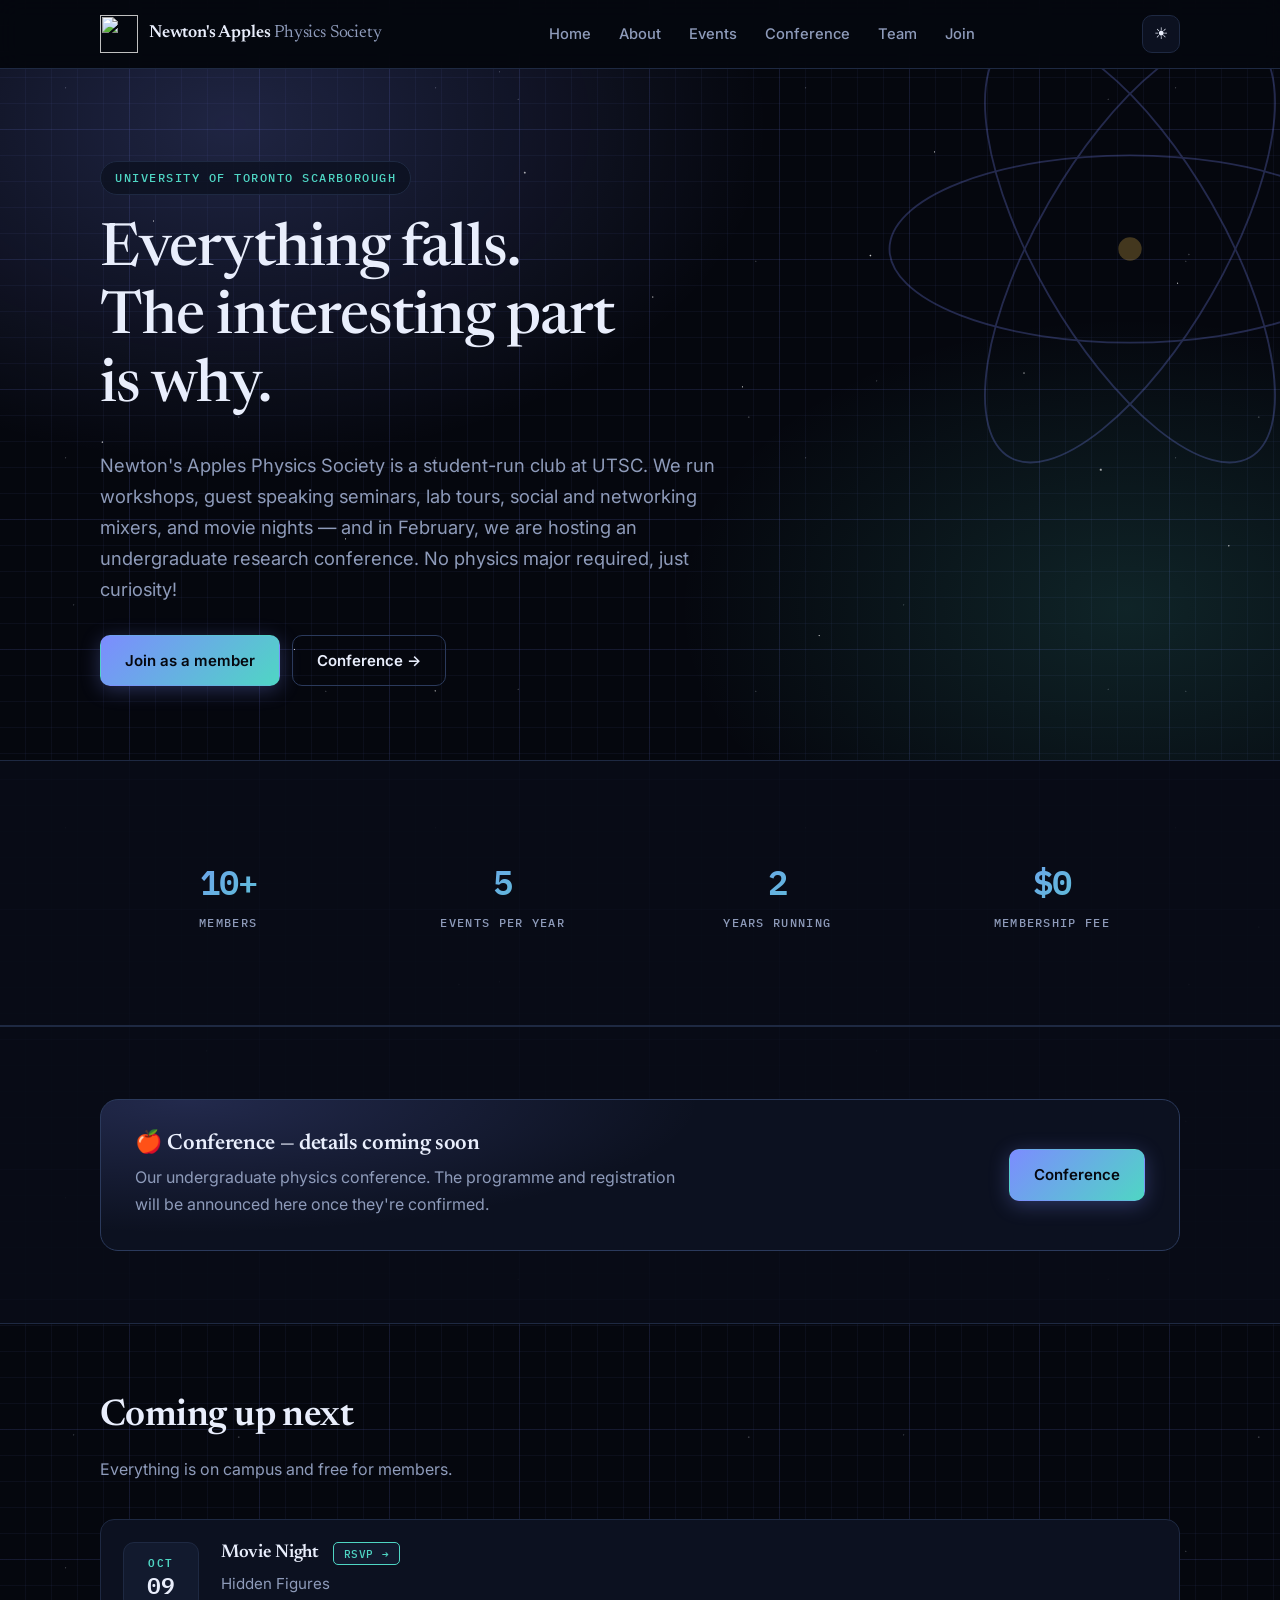
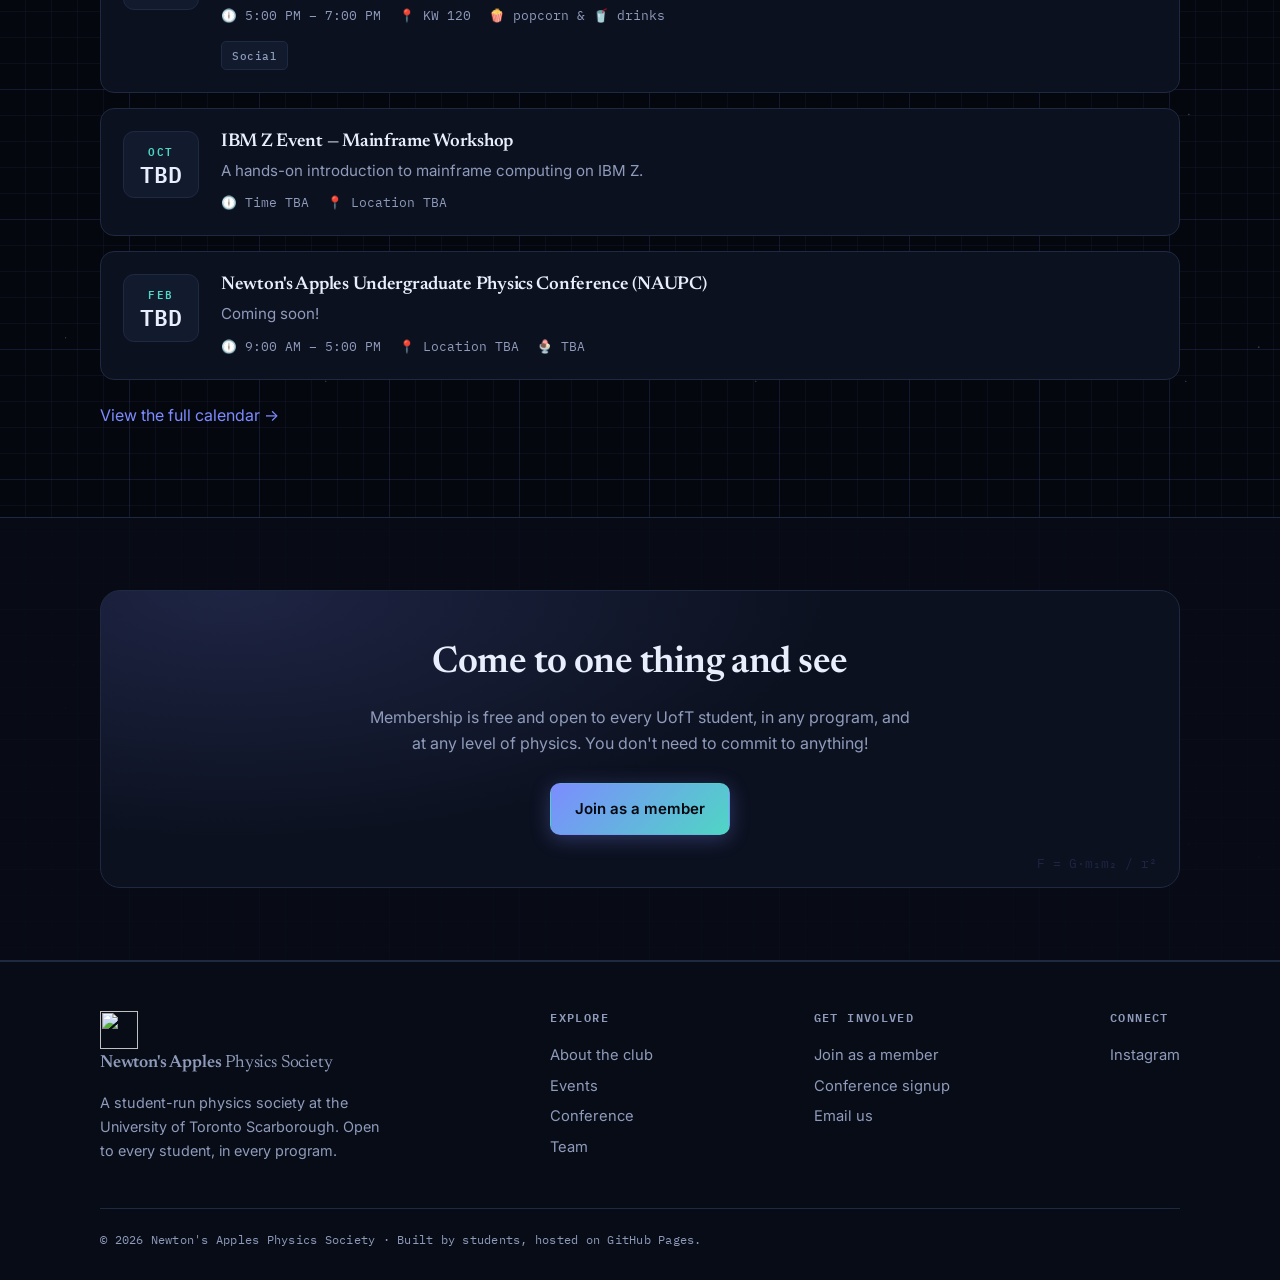
==== index.html @ 4fbf7d31 "Update Movie Night event details Updated event details for Movie Night, including RSVP link and chan" ====
<!DOCTYPE html>
<html lang="en" data-theme="dark">
<head>
<meta charset="utf-8">
<meta name="viewport" content="width=device-width, initial-scale=1">
<title>Newton's Apples Physics Society — UTSC</title>
<meta name="description" content="Newton's Apples Physics Society is a student-run club at UTSC — workshops, guest speaking seminars, lab tours, social and networking mixers, movie nights, and an annual undergraduate research conference.">
<link rel="icon" type="image/svg+xml" href="assets/img/logo-mark.svg">
<link rel="preconnect" href="https://fonts.googleapis.com">
<link rel="preconnect" href="https://fonts.gstatic.com" crossorigin>
<link href="https://fonts.googleapis.com/css2?family=IBM+Plex+Mono:wght@400;500;600&amp;family=Inter:wght@400;500;600;700&amp;family=Newsreader:opsz,wght@6..72,400;6..72,500;6..72,600&amp;display=swap" rel="stylesheet">
<link rel="stylesheet" href="assets/css/style.css">
<script src="assets/js/main.js"></script>
</head>
<body>

<header class="site-header">
  <div class="wrap nav">
    <a class="brand" href="index.html"><img class="brand-mark" src="assets/img/logo-mark.svg" alt="" width="38" height="38"> <span class="brand-name">Newton's Apples<span class="brand-sub">&nbsp;Physics Society</span></span></a>
    <nav class="nav-links">
      <a href="index.html">Home</a>
      <a href="about.html">About</a>
      <a href="events.html">Events</a>
      <a href="conference.html">Conference</a>
      <a href="team.html">Team</a>
      <a href="join.html">Join</a>
    </nav>
    <div style="display:flex;gap:8px">
      <button class="icon-btn" data-theme-toggle aria-label="Toggle theme">☀</button>
      <button class="icon-btn nav-toggle" data-nav-toggle aria-label="Menu" aria-expanded="false">☰</button>
    </div>
  </div>
</header>
<section class="hero">
  <div class="wrap">
    <span class="eyebrow">University of Toronto Scarborough</span>
    <h1>Everything falls.<br>The interesting part<br>is why.</h1>
    <p class="lead">Newton's Apples Physics Society is a student-run club at UTSC. We run workshops, guest speaking seminars, lab tours, social and networking mixers, and movie nights — and in February, we are hosting an undergraduate research conference. No physics major required, just curiosity!</p>
    <div class="hero-actions">
      <a class="btn btn-primary" href="join.html">Join as a member</a>
      <a class="btn btn-ghost" href="conference.html">Conference →</a>
    </div>
  </div>
</section>

<section class="section section-alt">
  <div class="wrap">
    <div class="stats">
      <div class="stat"><div class="num">10+</div><div class="label">Members</div></div>
      <div class="stat"><div class="num">5</div><div class="label">Events per year</div></div>
      <div class="stat"><div class="num">2</div><div class="label">Years running</div></div>
      <div class="stat"><div class="num">$0</div><div class="label">Membership fee</div></div>
    </div>
  </div>
</section>

<section class="section section-alt">
  <div class="wrap">
    <div class="banner">
      <div>
        <h3>🍎 Conference — details coming soon</h3>
        <p>Our undergraduate physics conference. The programme and registration will be announced here once they're confirmed.</p>
      </div>
      <a class="btn btn-primary" href="conference.html">Conference</a>
    </div>
  </div>
</section>

<section class="section">
  <div class="wrap">
    <div class="section-head">
      <h2>Coming up next</h2>
      <p>Everything is on campus and free for members.</p>
    </div>

    <div class="event">
      <div class="event-date"><div class="mon">Oct</div><div class="day">09</div></div>
      <div class="event-body">
        <h3>Movie Night <a class="rsvp-tab" href="https://docs.google.com/forms/d/e/1FAIpQLSdWo-lAXDziy8ST7aPsbgLtJ5SrKSGzmfy3QbgL6dwlOdnikw/viewform?pli=1" target="_blank" rel="noopener noreferrer">RSVP →</a></h3>
        <p>Hidden Figures</p>
        <div class="event-meta"><span>🕕 5:00 PM – 7:00 PM</span><span>📍 KW 120</span><span>🍿 popcorn &amp; 🥤 drinks</span></div>
        <div class="tags"><span class="tag">Social</span></div>
      </div>
    </div>

    <div class="event">
      <div class="event-date"><div class="mon">Oct</div><div class="day">TBD</div></div>
      <div class="event-body">
        <h3>IBM Z Event — Mainframe Workshop</h3>
        <p>A hands-on introduction to mainframe computing on IBM Z.</p>
        <div class="event-meta"><span>🕕 Time TBA</span><span>📍 Location TBA</span></div>
      </div>
    </div>

    <div class="event">
      <div class="event-date"><div class="mon">Feb</div><div class="day">TBD</div></div>
      <div class="event-body">
        <h3>Newton's Apples Undergraduate Physics Conference (NAUPC)</h3>
        <p>Coming soon!</p>
        <div class="event-meta"><span>🕕 9:00 AM – 5:00 PM</span><span>📍 Location TBA</span><span>🍨 TBA</span></div>
      </div>
    </div>


    <p style="margin-top:22px"><a href="events.html">View the full calendar →</a></p>
  </div>
</section>

<section class="section section-alt">
  <div class="wrap">
    <div class="cta" data-eq="F = G·m₁m₂ / r²">
      <h2>Come to one thing and see</h2>
      <p>Membership is free and open to every UofT student, in any program, and at any level of physics. You don't need to commit to anything!</p>
      <a class="btn btn-primary" href="join.html">Join as a member</a>
    </div>
  </div>
</section>
<footer class="site-footer">
  <div class="wrap">
    <div class="footer-grid">
      <div class="footer-col" style="max-width:290px">
        <a class="brand" href="index.html" style="margin-bottom:10px"><img class="brand-mark" src="assets/img/logo-mark.svg" alt="" width="38" height="38"> <span class="brand-name">Newton's Apples<span class="brand-sub">&nbsp;Physics Society</span></span></a>
        <p class="muted" style="font-size:.9rem">A student-run physics society at the University of Toronto Scarborough. Open to every student, in every program.</p>
      </div>
      <div class="footer-col">
        <h4>Explore</h4>
        <a href="about.html">About the club</a>
        <a href="events.html">Events</a>
        <a href="conference.html">Conference</a>
        <a href="team.html">Team</a>
      </div>
      <div class="footer-col">
        <h4>Get involved</h4>
        <a href="join.html">Join as a member</a>
        <a href="conference.html">Conference signup</a>
        <a href="mailto:utsc.naps@seds.ca">Email us</a>
      </div>
      <div class="footer-col">
        <h4>Connect</h4>
        <a href="https://www.instagram.com/utsc_naps/" target="_blank" rel="noopener">Instagram</a>
      </div>
    </div>
    <div class="footer-bottom">© <span data-year>2026</span> Newton's Apples Physics Society · Built by students, hosted on GitHub Pages.</div>
  </div>
</footer>

</body>
</html>
---- assets/css/style.css ----
/* ============================================================
   Newton's Apples Physics Society — stylesheet

   Type system has three roles:
     serif (Newsreader)  → headings, scholarly/journal voice
     sans  (Inter)       → body copy
     mono  (Plex Mono)   → anything measured: dates, times, stats,
                           labels, table headers. Reads as readout.

   Re-theme the whole site from the :root block below.
   ============================================================ */

:root {
  /* deep space */
  --bg:        #05070e;
  --bg-2:      #080c17;
  --surface:   #0c1120;
  --surface-2: #121a2e;
  --border:    #1e2942;
  --border-lit:#2b3a5c;

  --text:      #e9eefc;
  --muted:     #8e9bba;

  --accent:    #7c8cff;   /* periwinkle — primary */
  --accent-2:  #4fd6c4;   /* teal — secondary */
  --gold:      #f2c14e;   /* the apple — sparingly */
  --accent-ink:#05070e;

  /* graph paper */
  --grid:      rgba(124, 140, 255, .055);
  --grid-bold: rgba(124, 140, 255, .085);
  --star:      rgba(255, 255, 255, .85);
  --star-far:  rgba(233, 238, 252, .30);   /* distant stars, page-wide */

  --radius:    14px;
  --maxw:      1120px;

  --serif: "Newsreader", ui-serif, Georgia, "Times New Roman", serif;
  --sans:  "Inter", -apple-system, BlinkMacSystemFont, "Segoe UI", Roboto, Helvetica, Arial, sans-serif;
  --mono:  "IBM Plex Mono", ui-monospace, SFMono-Regular, Menlo, Consolas, monospace;
}

[data-theme="light"] {
  --bg:        #fbfcfe;
  --bg-2:      #f4f7fc;
  --surface:   #ffffff;
  --surface-2: #eef3fb;
  --border:    #dde5f2;
  --border-lit:#c3d0e6;

  --text:      #0b1120;
  --muted:     #55637d;

  --accent:    #4653c8;
  --accent-2:  #0f8f81;
  --gold:      #b8862a;
  --accent-ink:#ffffff;

  --grid:      rgba(70, 83, 200, .07);
  --grid-bold: rgba(70, 83, 200, .11);
  --star:      transparent;
  --star-far:  transparent;
}

* { box-sizing: border-box; }
html { scroll-behavior: smooth; }

/* ---------- Graph paper ground ---------- */
body {
  margin: 0;
  color: var(--text);
  font-family: var(--sans);
  font-size: 16px;
  line-height: 1.68;
  -webkit-font-smoothing: antialiased;
  background-color: var(--bg);
  background-image:
    /* distant starfield — each layer tiles at its own size so the pattern
       never lines up into a visible grid. Invisible in light mode. */
    radial-gradient(1px 1px at 18% 24%, var(--star-far), transparent),
    radial-gradient(1px 1px at 76% 61%, var(--star-far), transparent),
    radial-gradient(1.3px 1.3px at 47% 82%, var(--star-far), transparent),
    radial-gradient(1px 1px at 88% 17%, var(--star-far), transparent),
    radial-gradient(1px 1px at 31% 57%, var(--star-far), transparent),
    radial-gradient(1.2px 1.2px at 63% 35%, var(--star-far), transparent),
    radial-gradient(1px 1px at 9% 73%, var(--star-far), transparent),
    radial-gradient(1px 1px at 55% 8%, var(--star-far), transparent),
    linear-gradient(var(--grid) 1px, transparent 1px),
    linear-gradient(90deg, var(--grid) 1px, transparent 1px),
    linear-gradient(var(--grid-bold) 1px, transparent 1px),
    linear-gradient(90deg, var(--grid-bold) 1px, transparent 1px);
  background-size:
    370px 370px, 430px 430px, 510px 510px, 590px 590px,
    670px 670px, 730px 730px, 830px 830px, 910px 910px,
    26px 26px, 26px 26px, 130px 130px, 130px 130px;
  background-position: -1px -1px;
}

img { max-width: 100%; display: block; }
a { color: var(--accent); text-decoration: none; }
a:hover { text-decoration: underline; text-underline-offset: 3px; }

h1, h2, h3 {
  font-family: var(--serif);
  font-weight: 600;
  line-height: 1.15;
  letter-spacing: -0.015em;
  margin: 0 0 .5em;
}
h1 { font-size: clamp(2.3rem, 5.4vw, 3.7rem); font-weight: 500; }
h2 { font-size: clamp(1.7rem, 3.3vw, 2.3rem); }
h3 { font-size: 1.16rem; font-weight: 600; }
p  { margin: 0 0 1rem; }

.wrap { max-width: var(--maxw); margin: 0 auto; padding: 0 20px; }
.muted { color: var(--muted); }
.center { text-align: center; }

/* ---------- Header ---------- */
.site-header {
  position: sticky; top: 0; z-index: 50;
  background: color-mix(in srgb, var(--bg) 86%, transparent);
  backdrop-filter: blur(12px) saturate(1.3);
  border-bottom: 1px solid var(--border);
}
.nav { display: flex; align-items: center; justify-content: space-between; gap: 16px; min-height: 68px; }

.brand {
  display: flex; align-items: center; gap: 11px;
  font-family: var(--serif); font-weight: 600; font-size: 1.1rem;
  color: var(--text); text-decoration: none; letter-spacing: -0.01em;
}
.brand:hover { text-decoration: none; }
.brand-name { display: inline; }
.brand-sub { color: var(--muted); font-weight: 400; }

/* Brand mark: the apple-and-rings logo */
.brand-mark {
  width: 38px; height: 38px; flex: none; display: block;
}

.nav-links { display: flex; align-items: center; gap: 4px; }
.nav-links a {
  color: var(--muted); font-size: .92rem; font-weight: 500;
  padding: 8px 12px; border-radius: 8px; text-decoration: none;
  transition: color .15s ease, background .15s ease;
}
.nav-links a:hover { color: var(--text); background: var(--surface-2); text-decoration: none; }
.nav-links a.active { color: var(--text); background: var(--surface-2); box-shadow: inset 0 -2px 0 var(--accent); }

.icon-btn {
  background: var(--surface); border: 1px solid var(--border); color: var(--text);
  width: 38px; height: 38px; border-radius: 10px; cursor: pointer;
  display: grid; place-items: center; font-size: 1rem; line-height: 1;
  transition: border-color .15s ease, background .15s ease;
}
.icon-btn:hover { background: var(--surface-2); border-color: var(--border-lit); }
.nav-toggle { display: none; }

/* ---------- Buttons ---------- */
.btn {
  display: inline-block; padding: 12px 24px; border-radius: 10px;
  font-family: var(--sans); font-weight: 600; font-size: .94rem;
  text-decoration: none; cursor: pointer; border: 1px solid transparent;
  transition: transform .14s ease, box-shadow .14s ease, background .14s ease;
}
.btn:hover { text-decoration: none; transform: translateY(-2px); }
.btn-primary {
  background: linear-gradient(135deg, var(--accent), var(--accent-2));
  color: var(--accent-ink);
  box-shadow: 0 4px 20px color-mix(in srgb, var(--accent) 30%, transparent);
}
.btn-primary:hover { box-shadow: 0 8px 28px color-mix(in srgb, var(--accent) 42%, transparent); }
.btn-ghost { background: transparent; border-color: var(--border-lit); color: var(--text); }
.btn-ghost:hover { background: var(--surface-2); border-color: var(--accent); }

/* ---------- Hero: starfield + orbital diagram ---------- */
.hero { position: relative; padding: 92px 0 74px; overflow: hidden; }

/* nebula glow + stars */
.hero::before {
  content: ""; position: absolute; inset: 0; pointer-events: none;
  background:
    radial-gradient(1px 1px at 12% 22%, var(--star), transparent),
    radial-gradient(1px 1px at 27% 68%, var(--star), transparent),
    radial-gradient(1.4px 1.4px at 41% 15%, var(--star), transparent),
    radial-gradient(1px 1px at 58% 46%, var(--star), transparent),
    radial-gradient(1px 1px at 73% 12%, var(--star), transparent),
    radial-gradient(1.6px 1.6px at 86% 58%, var(--star), transparent),
    radial-gradient(1px 1px at 92% 31%, var(--star), transparent),
    radial-gradient(1px 1px at 64% 82%, var(--star), transparent),
    radial-gradient(1px 1px at 34% 90%, var(--star), transparent),
    radial-gradient(1.2px 1.2px at 8% 54%, var(--star), transparent),
    radial-gradient(1px 1px at 19% 38%, var(--star), transparent),
    radial-gradient(1px 1px at 47% 71%, var(--star), transparent),
    radial-gradient(1.3px 1.3px at 68% 27%, var(--star), transparent),
    radial-gradient(1px 1px at 80% 44%, var(--star), transparent),
    radial-gradient(1px 1px at 51% 33%, var(--star), transparent),
    radial-gradient(1.1px 1.1px at 96% 69%, var(--star), transparent),
    radial-gradient(1px 1px at 23% 84%, var(--star), transparent),
    radial-gradient(60% 70% at 18% 8%, color-mix(in srgb, var(--accent) 22%, transparent), transparent 70%),
    radial-gradient(50% 60% at 88% 78%, color-mix(in srgb, var(--accent-2) 14%, transparent), transparent 70%);
}

/* three-ring orbital, top right */
.hero::after {
  content: ""; position: absolute; pointer-events: none;
  top: -80px; right: -110px; width: 520px; height: 520px;
  opacity: .26;
  background: no-repeat center/contain
    url("data:image/svg+xml,%3Csvg xmlns='http://www.w3.org/2000/svg' viewBox='0 0 400 400'%3E%3Cg fill='none' stroke='%237c8cff' stroke-width='1.4'%3E%3Cellipse cx='200' cy='200' rx='185' ry='72'/%3E%3Cellipse cx='200' cy='200' rx='185' ry='72' transform='rotate(60 200 200)'/%3E%3Cellipse cx='200' cy='200' rx='185' ry='72' transform='rotate(120 200 200)'/%3E%3C/g%3E%3Ccircle cx='200' cy='200' r='9' fill='%23f2c14e'/%3E%3Ccircle cx='385' cy='200' r='5' fill='%234fd6c4'/%3E%3Ccircle cx='108' cy='40' r='5' fill='%237c8cff'/%3E%3C/svg%3E");
  animation: orbit 64s linear infinite;
}
@keyframes orbit { to { transform: rotate(360deg); } }

.hero .wrap { position: relative; z-index: 1; }
.hero p.lead { font-size: 1.15rem; color: var(--muted); max-width: 640px; margin-bottom: 30px; }
.hero-actions { display: flex; gap: 12px; flex-wrap: wrap; }

/* ---------- Eyebrow (mono label) ---------- */
.eyebrow {
  display: inline-block;
  font-family: var(--mono); font-size: .73rem; font-weight: 500;
  letter-spacing: .13em; text-transform: uppercase; color: var(--accent-2);
  background: color-mix(in srgb, var(--surface) 80%, transparent);
  border: 1px solid var(--border); border-radius: 999px;
  padding: 6px 14px; margin-bottom: 22px;
}

/* ---------- Sections ---------- */
.section { position: relative; padding: 72px 0; }
.section-alt { background: color-mix(in srgb, var(--bg-2) 88%, transparent); border-block: 1px solid var(--border); }
.section-head { margin-bottom: 36px; max-width: 680px; }
.section-head p { color: var(--muted); margin: 0; }

/* ---------- Cards ---------- */
.grid { display: grid; gap: 20px; }
.grid-3 { grid-template-columns: repeat(auto-fit, minmax(285px, 1fr)); }
.grid-4 { grid-template-columns: repeat(auto-fit, minmax(225px, 1fr)); }

.card {
  position: relative; overflow: hidden;
  background: var(--surface); border: 1px solid var(--border);
  border-radius: var(--radius); padding: 26px;
  transition: border-color .18s ease, transform .18s ease, box-shadow .18s ease;
}
/* faint detector-glow on hover */
.card::after {
  content: ""; position: absolute; inset: 0; pointer-events: none; opacity: 0;
  background: radial-gradient(70% 90% at 50% 0%, color-mix(in srgb, var(--accent) 15%, transparent), transparent 70%);
  transition: opacity .25s ease;
}
.card:hover { border-color: var(--border-lit); transform: translateY(-3px); box-shadow: 0 12px 34px rgba(0,0,0,.28); }
.card:hover::after { opacity: 1; }
[data-theme="light"] .card:hover { box-shadow: 0 12px 30px rgba(11,17,32,.09); }
.card h3 { margin-bottom: .38em; }
.card p { color: var(--muted); margin: 0; font-size: .945rem; }
.card-icon {
  width: 44px; height: 44px; border-radius: 11px;
  background: var(--surface-2); border: 1px solid var(--border);
  display: grid; place-items: center;
  font-size: 1.18rem; margin-bottom: 17px;
  transition: border-color .18s ease;
}
.card:hover .card-icon { border-color: var(--border-lit); }

/* ---------- Stats: instrument readout ---------- */
.stats { display: grid; grid-template-columns: repeat(auto-fit, minmax(150px, 1fr)); gap: 18px; }
.stat { text-align: center; padding: 20px 14px; }
.stat .num {
  font-family: var(--mono); font-size: 2.15rem; font-weight: 600; letter-spacing: -.03em;
  background: linear-gradient(135deg, var(--accent), var(--accent-2));
  -webkit-background-clip: text; background-clip: text; color: transparent;
}
.stat .label {
  font-family: var(--mono); font-size: .74rem; font-weight: 500;
  letter-spacing: .11em; text-transform: uppercase; color: var(--muted); margin-top: 2px;
}

/* ---------- Events ---------- */
.event {
  display: flex; gap: 22px; align-items: flex-start;
  background: var(--surface); border: 1px solid var(--border);
  border-radius: var(--radius); padding: 22px; margin-bottom: 15px;
  transition: border-color .18s ease;
}
.event:hover { border-color: var(--border-lit); }
.event-date {
  flex: none; width: 76px; text-align: center;
  background: var(--surface-2); border: 1px solid var(--border);
  border-radius: 11px; padding: 10px 6px;
}
.event-date .mon {
  font-family: var(--mono); font-size: .7rem; font-weight: 600;
  letter-spacing: .12em; text-transform: uppercase; color: var(--accent-2);
}
.event-date .day { font-family: var(--mono); font-size: 1.45rem; font-weight: 600; line-height: 1.15; white-space: nowrap; }
.event-body { flex: 1; min-width: 0; }
.event-body h3 { margin-bottom: .3em; }
.event-body p { color: var(--muted); margin: 0 0 .6em; font-size: .945rem; }
.event-meta {
  font-family: var(--mono); font-size: .79rem; color: var(--muted);
  display: flex; gap: 18px; flex-wrap: wrap;
}
.event.past { opacity: .58; }

/* ---------- Tags ---------- */
.tags { display: flex; gap: 7px; flex-wrap: wrap; margin-top: 14px; }
.tag {
  font-family: var(--mono); font-size: .71rem; font-weight: 500;
  letter-spacing: .05em; padding: 4px 10px; border-radius: 5px;
  background: var(--surface-2); border: 1px solid var(--border); color: var(--muted);
}

/* ---------- RSVP button (styled like .tag, in teal) ---------- */
.rsvp-tab {
  display: inline-block; vertical-align: middle;
  margin-left: 10px; padding: 4px 10px;
  font-family: var(--mono); font-size: .71rem; font-weight: 500;
  letter-spacing: .05em;
  color: var(--accent-2);
  background: var(--surface-2);
  border: 1px solid var(--accent-2);
  border-radius: 5px;
  text-decoration: none;
}
.rsvp-tab:hover {
  text-decoration: none;
  background: var(--accent-2);
  color: var(--accent-ink);
}

/* ---------- People: nucleus + orbit ---------- */
.person { text-align: center; }
.avatar {
  position: relative;
  width: 120px; height: 120px; border-radius: 50%; margin: 6px auto 20px;
  background: linear-gradient(135deg, var(--accent), var(--accent-2));
  display: grid; place-items: center;
  font-family: var(--mono); font-size: 1.95rem; font-weight: 600; color: var(--accent-ink);
}
.avatar::after {
  content: ""; position: absolute; inset: -12px -25px;
  border: 1px solid var(--border-lit); border-radius: 50%;
  transform: rotate(-22deg);
}
/* Photo avatars; the gradient below stays as the fallback for members without one. */
.avatar img {
  width: 100%; height: 100%; border-radius: 50%;
  object-fit: cover; display: block;
}
.person h3 { margin-bottom: .15em; font-size: 1.06rem; }
/* No bio after the role? Don't leave a dangling margin. */
.person .role:last-child { margin-bottom: 0; }
.person .role {
  font-family: var(--mono); font-size: .76rem; font-weight: 500;
  letter-spacing: .09em; text-transform: uppercase; color: var(--gold); margin-bottom: .7em;
}
.person p { font-size: .9rem; }

/* ---------- FAQ ---------- */
details.faq {
  background: var(--surface); border: 1px solid var(--border);
  border-radius: var(--radius); padding: 18px 22px; margin-bottom: 11px;
  transition: border-color .18s ease;
}
details.faq:hover { border-color: var(--border-lit); }
details.faq summary {
  cursor: pointer; font-family: var(--serif); font-weight: 600; font-size: 1.04rem;
  list-style: none; display: flex; justify-content: space-between; align-items: center; gap: 14px;
}
details.faq summary::-webkit-details-marker { display: none; }
details.faq summary::after {
  content: "+"; font-family: var(--mono); color: var(--accent-2);
  font-size: 1.25rem; font-weight: 400; flex: none;
}
details.faq[open] summary::after { content: "\2212"; }
details.faq p { color: var(--muted); margin: 13px 0 0; font-size: .945rem; }

/* ---------- CTA, stamped with an equation ---------- */
.cta {
  position: relative; overflow: hidden;
  background:
    radial-gradient(80% 120% at 12% 0%, color-mix(in srgb, var(--accent) 16%, transparent), transparent 70%),
    var(--surface);
  border: 1px solid var(--border); border-radius: 20px;
  padding: 52px 34px; text-align: center;
}
.cta::after {
  content: attr(data-eq);
  position: absolute; right: 22px; bottom: 12px;
  font-family: var(--mono); font-size: .82rem; color: var(--accent);
  opacity: .16; pointer-events: none; white-space: nowrap;
}
.cta p { color: var(--muted); max-width: 540px; margin: 0 auto 26px; }

/* ---------- Google Form embeds ---------- */
.form-embed { margin: 8px 0 0; }
.form-embed iframe {
  width: 100%; min-height: 780px; border: 1px solid var(--border);
  border-radius: var(--radius); background: #fff; display: block;
}
.form-setup {
  background: var(--surface); border: 1px dashed var(--border-lit);
  border-radius: var(--radius); padding: 40px 28px; text-align: center;
}
.form-setup .card-icon { margin: 0 auto 14px; width: 52px; height: 52px; font-size: 1.4rem; }
.form-setup h3 { margin-bottom: .4em; }
.form-setup p { color: var(--muted); max-width: 470px; margin: 0 auto 20px; font-size: .945rem; }
.form-setup code {
  font-family: var(--mono); background: var(--surface-2);
  border: 1px solid var(--border); border-radius: 5px;
  padding: 2px 7px; font-size: .84rem; color: var(--accent-2);
}

/* ---------- Conference banner ---------- */
.banner {
  position: relative; overflow: hidden;
  display: flex; align-items: center; justify-content: space-between;
  gap: 26px; flex-wrap: wrap;
  background:
    radial-gradient(70% 130% at 8% 0%, color-mix(in srgb, var(--accent) 20%, transparent), transparent 68%),
    var(--surface);
  border: 1px solid var(--border-lit); border-radius: 18px; padding: 32px 34px;
}
.banner h3 { margin-bottom: .3em; font-size: 1.38rem; }
.banner p { color: var(--muted); margin: 0; max-width: 560px; }

/* ---------- Timeline: worldline with events on it ---------- */
.timeline { border-left: 1px solid var(--border-lit); padding-left: 28px; margin-left: 9px; }
.timeline-item { position: relative; padding-bottom: 30px; }
.timeline-item::before {
  content: ""; position: absolute; left: -34px; top: 8px;
  width: 11px; height: 11px; border-radius: 50%;
  background: var(--accent-2); border: 2px solid var(--bg);
  box-shadow: 0 0 0 3px color-mix(in srgb, var(--accent-2) 22%, transparent);
}
.timeline-item .when {
  font-family: var(--mono); font-size: .75rem; font-weight: 500;
  letter-spacing: .1em; text-transform: uppercase; color: var(--gold); margin-bottom: 5px;
}
.timeline-item h3 { margin-bottom: .25em; font-size: 1.06rem; }
.timeline-item p { color: var(--muted); margin: 0; font-size: .935rem; }

/* ---------- Schedule table ---------- */
table.schedule { width: 100%; border-collapse: collapse; font-size: .94rem; }
table.schedule th, table.schedule td { text-align: left; padding: 13px 14px; border-bottom: 1px solid var(--border); }
table.schedule th {
  font-family: var(--mono); font-size: .72rem; font-weight: 600;
  text-transform: uppercase; letter-spacing: .1em; color: var(--muted);
}
table.schedule tbody tr { transition: background .15s ease; }
table.schedule tbody tr:hover { background: var(--surface); }
table.schedule td:first-child {
  font-family: var(--mono); white-space: nowrap; color: var(--accent-2); font-weight: 500;
}
table.schedule td:last-child { font-family: var(--mono); font-size: .85rem; color: var(--muted); }
.table-scroll { overflow-x: auto; -webkit-overflow-scrolling: touch; }

/* ---------- Footer ---------- */
.site-footer { border-top: 1px solid var(--border); background: var(--bg-2); padding: 46px 0 30px; font-size: .92rem; }
.footer-grid { display: flex; justify-content: space-between; gap: 34px; flex-wrap: wrap; margin-bottom: 28px; }
.footer-col h4 {
  font-family: var(--mono); font-size: .72rem; font-weight: 600;
  text-transform: uppercase; letter-spacing: .12em; color: var(--muted); margin: 0 0 13px;
}
.footer-col a { display: block; color: var(--muted); padding: 3px 0; }
.footer-col a:hover { color: var(--text); }
.footer-bottom {
  border-top: 1px solid var(--border); padding-top: 20px;
  color: var(--muted); font-family: var(--mono); font-size: .78rem; letter-spacing: .02em;
}

/* ---------- Mobile ---------- */
/* Nav collapses at 900px, not 760px, so the full club name always fits
   beside the links rather than being truncated. */
@media (max-width: 900px) {
  .nav-toggle { display: grid; }
  .nav-links {
    display: none; position: absolute; top: 100%; left: 0; right: 0;
    flex-direction: column; align-items: stretch; gap: 2px;
    background: var(--bg); border-bottom: 1px solid var(--border); padding: 12px 20px 18px;
  }
  .nav-links.open { display: flex; }
  .nav-links a { padding: 11px 12px; }
}

/* On narrow phones the name stacks under itself rather than shrinking away. */
@media (max-width: 520px) {
  .brand { font-size: 1rem; }
  .brand-name { display: flex; flex-direction: column; line-height: 1.14; }
  .brand-sub { font-size: .84em; }
  .brand-sub::before { content: none; }
}

@media (max-width: 760px) {
  .hero { padding: 58px 0 50px; }
  .hero::after { width: 320px; height: 320px; top: -60px; right: -120px; opacity: .12; }
  /* Keep the calendar tile beside the event rather than stacking it into a
     banner — it stays readable as a date and costs no vertical space. */
  .event { gap: 14px; padding: 18px; }
  .event-date { width: 62px; padding: 8px 5px; }
  .event-date .mon { font-size: .64rem; letter-spacing: .1em; }
  .event-date .day { font-size: 1.2rem; }
  .event-meta { gap: 12px; font-size: .75rem; }
  .tags { margin-top: 11px; }
  .cta::after { display: none; }
}

/* Smallest phones: shave the tile again so the title keeps a usable column. */
@media (max-width: 360px) {
  .event { gap: 11px; padding: 15px; }
  .event-date { width: 54px; padding: 7px 4px; }
  .event-date .mon { font-size: .6rem; }
  .event-date .day { font-size: 1.08rem; }
  .event-meta { gap: 9px; }
}

@media (prefers-reduced-motion: reduce) {
  *, *::before, *::after { animation: none !important; transition: none !important; }
  html { scroll-behavior: auto; }
}

/* ---------- Under-construction placeholder ---------- */
.construction {
  max-width: 640px; margin: 0 auto; text-align: center;
  padding: 58px 32px; border-radius: 20px;
  border: 1px dashed var(--border-lit);
  background:
    radial-gradient(80% 120% at 50% 0%, color-mix(in srgb, var(--accent) 13%, transparent), transparent 70%),
    var(--surface);
}
.construction .glyph { font-size: 2.4rem; margin-bottom: 16px; }
.construction .glyph img { width: 92px; height: 92px; margin: 0 auto; }
.construction h2 { font-size: clamp(1.45rem, 2.6vw, 1.85rem); margin-bottom: .5em; }
.construction p { color: var(--muted); margin: 0 auto 24px; max-width: 460px; }
.construction .status {
  display: inline-flex; align-items: center; gap: 9px;
  font-family: var(--mono); font-size: .76rem; font-weight: 500;
  letter-spacing: .13em; text-transform: uppercase; color: var(--accent-2);
  background: var(--surface-2); border: 1px solid var(--border);
  border-radius: 999px; padding: 7px 16px;
}
.construction .status .dot {
  width: 7px; height: 7px; border-radius: 50%; flex: none;
  background: var(--accent-2); animation: pulse 1.9s ease-in-out infinite;
}
@keyframes pulse {
  0%, 100% { opacity: 1;  box-shadow: 0 0 0 0 color-mix(in srgb, var(--accent-2) 55%, transparent); }
  50%      { opacity: .5; box-shadow: 0 0 0 6px transparent; }
}
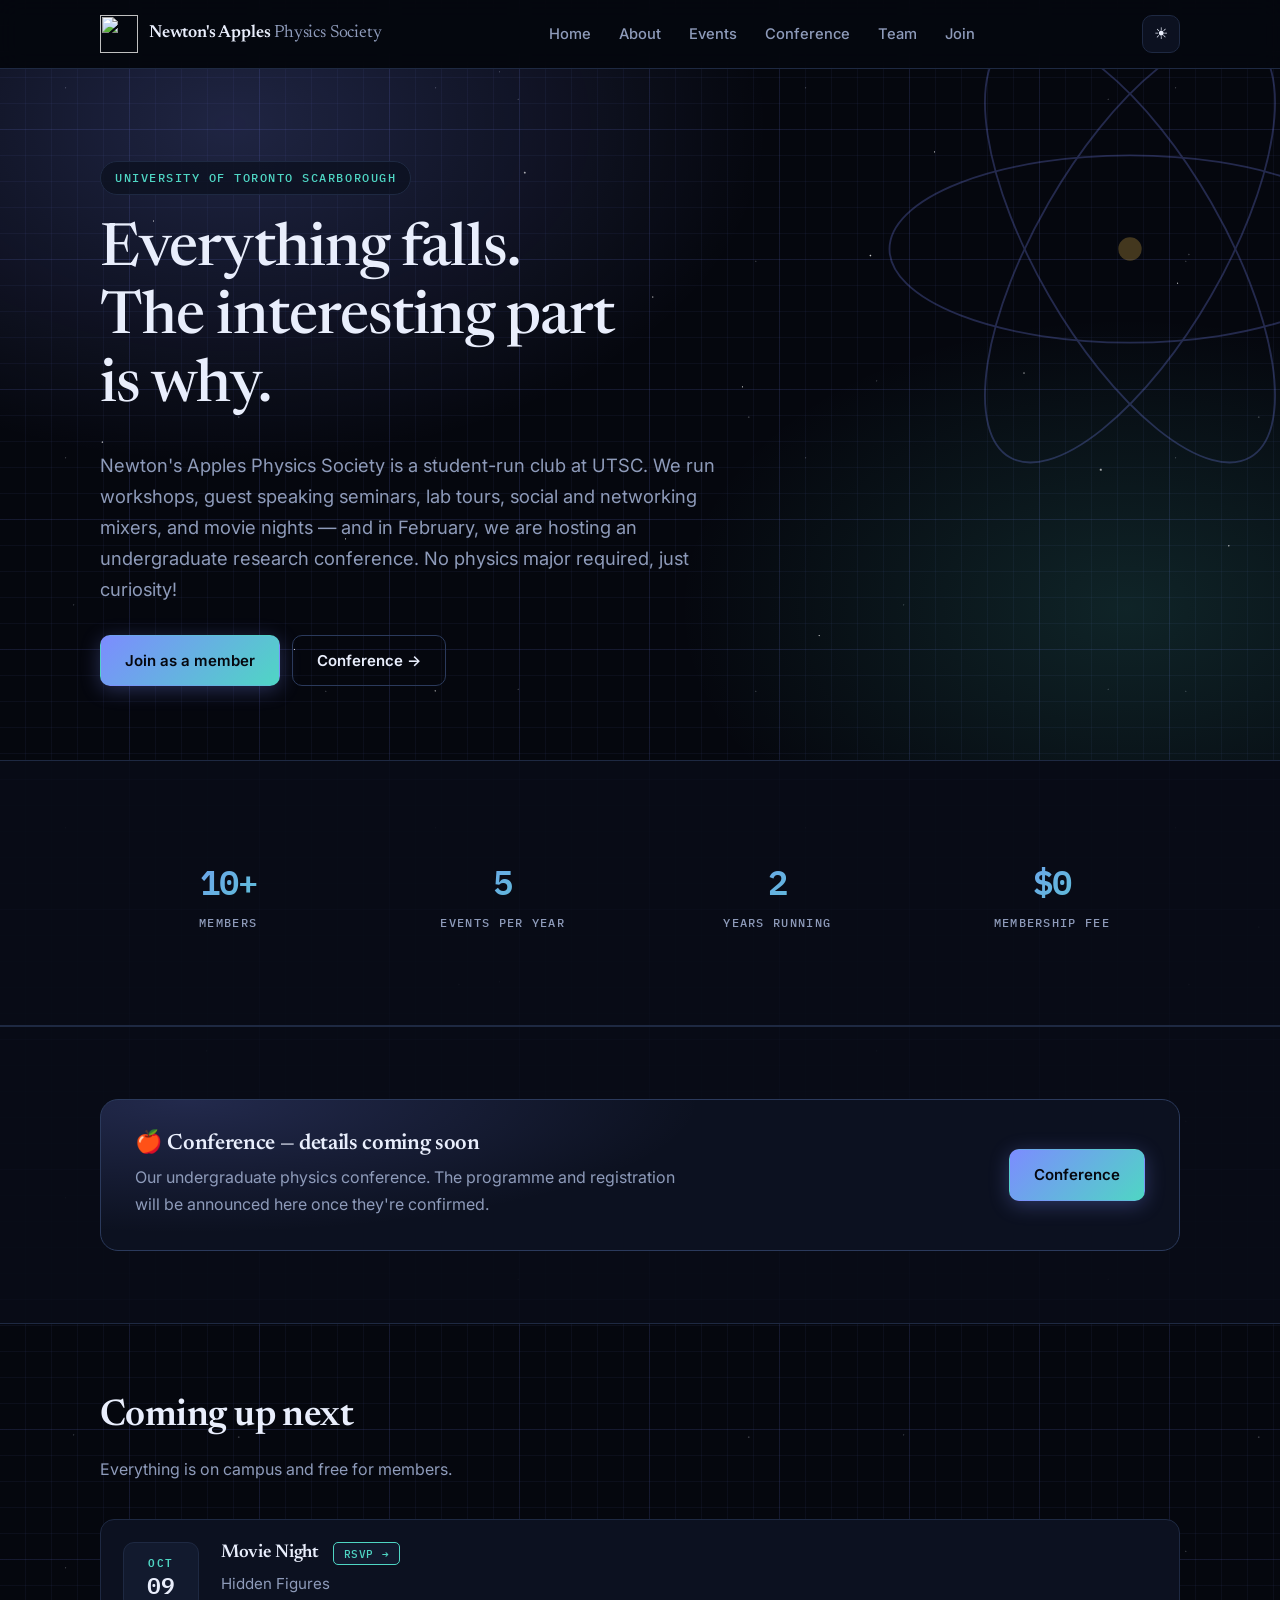
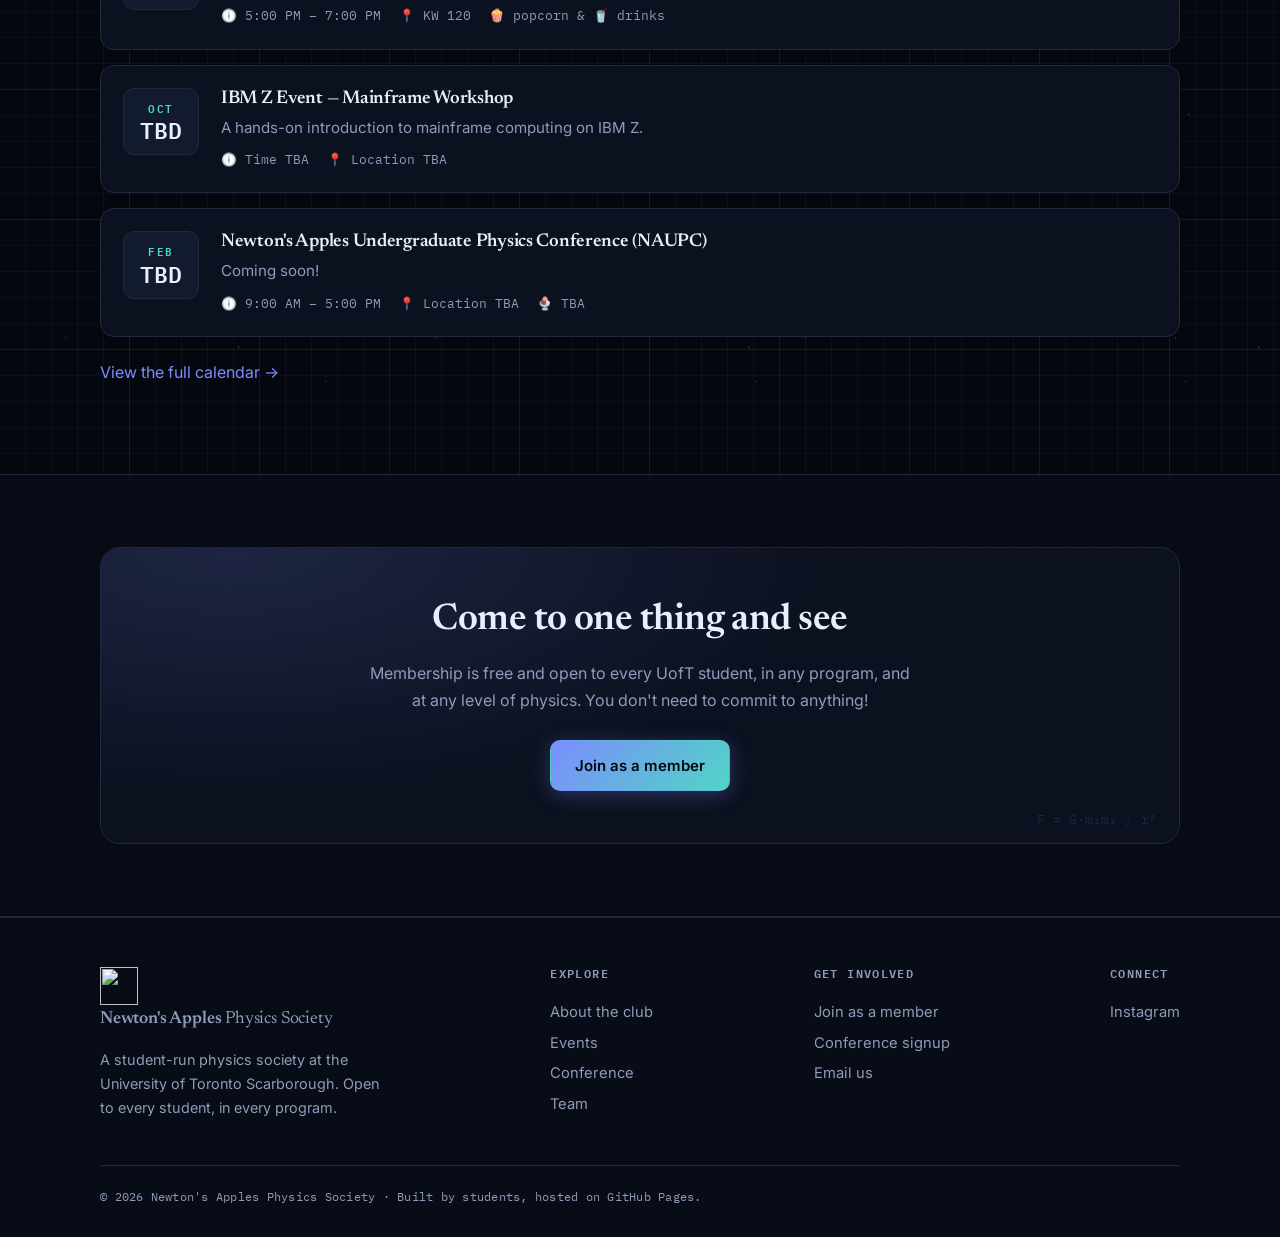
==== commit 687654c9: "Remove 'Social' tag from event details Removed the 'Social' tag from the event section." ====
--- a/index.html
+++ b/index.html
@@ -79,7 +79,6 @@
         <h3>Movie Night <a class="rsvp-tab" href="https://docs.google.com/forms/d/e/1FAIpQLSdWo-lAXDziy8ST7aPsbgLtJ5SrKSGzmfy3QbgL6dwlOdnikw/viewform?pli=1" target="_blank" rel="noopener noreferrer">RSVP →</a></h3>
         <p>Hidden Figures</p>
         <div class="event-meta"><span>🕕 5:00 PM – 7:00 PM</span><span>📍 KW 120</span><span>🍿 popcorn &amp; 🥤 drinks</span></div>
-        <div class="tags"><span class="tag">Social</span></div>
       </div>
     </div>
 
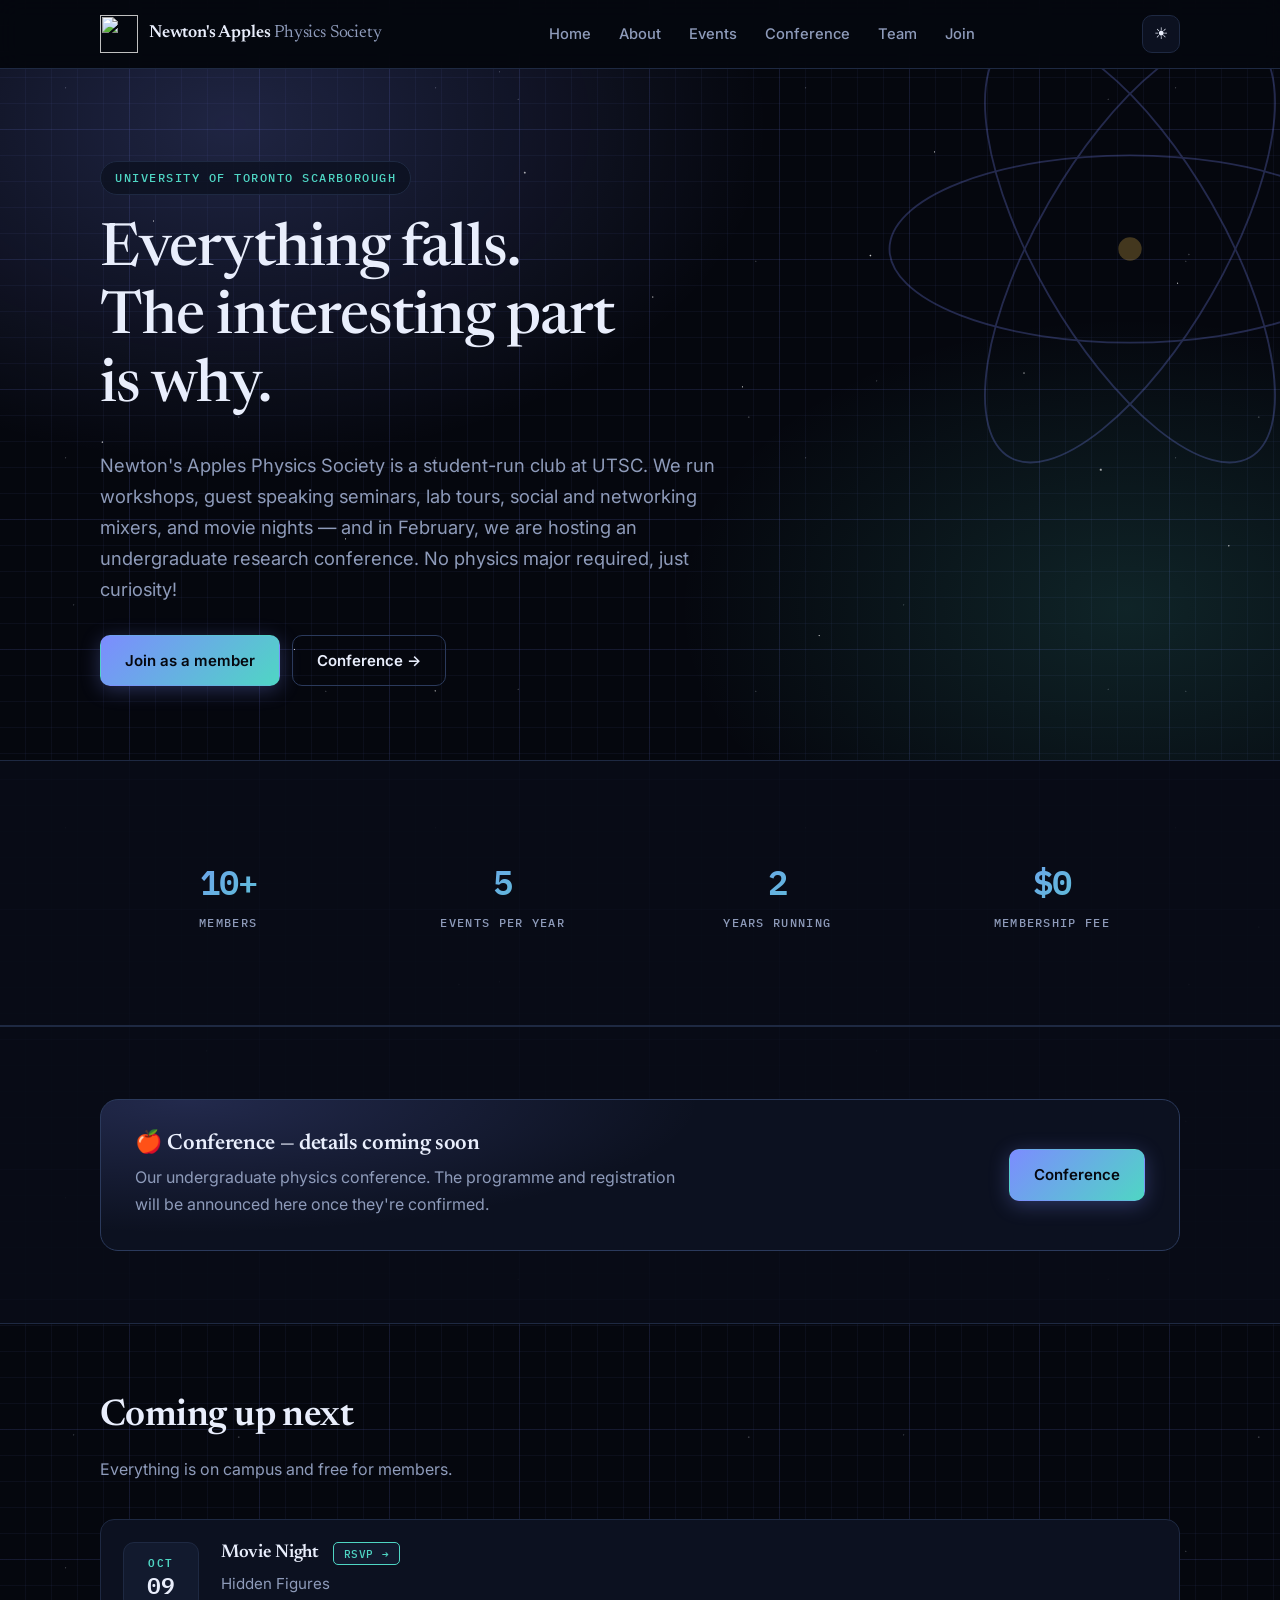
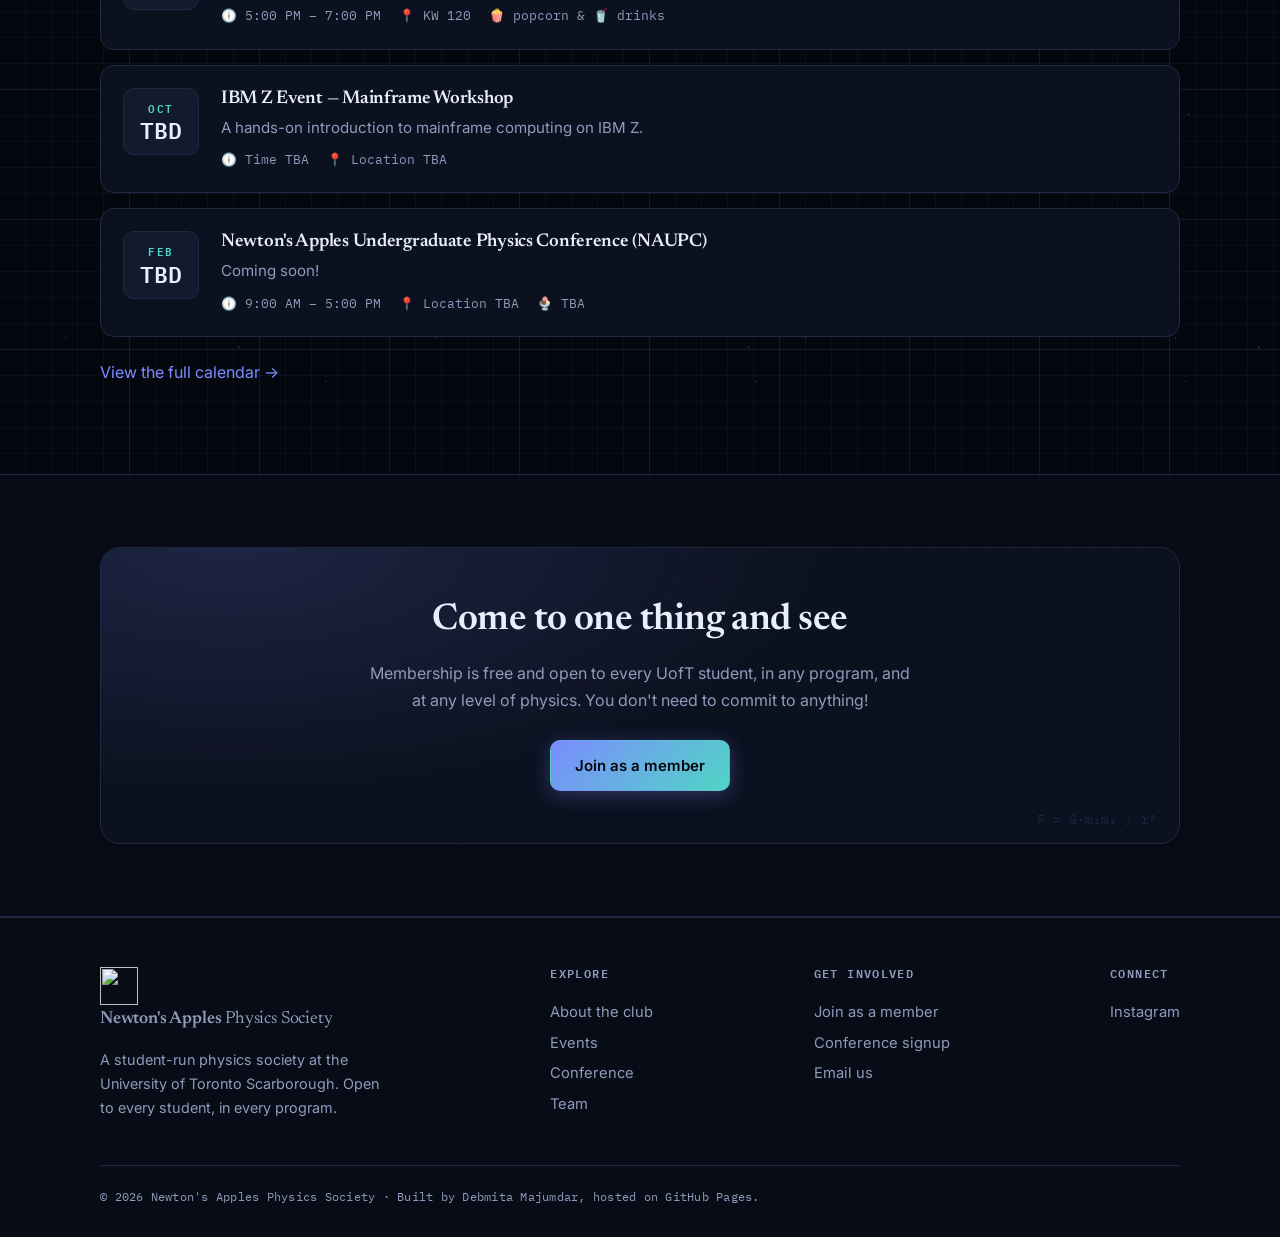
==== commit 3425efd5: "minor update in index.html" ====
--- a/index.html
+++ b/index.html
@@ -139,7 +139,7 @@
         <a href="https://www.instagram.com/utsc_naps/" target="_blank" rel="noopener">Instagram</a>
       </div>
     </div>
-    <div class="footer-bottom">© <span data-year>2026</span> Newton's Apples Physics Society · Built by students, hosted on GitHub Pages.</div>
+    <div class="footer-bottom">© <span data-year>2026</span> Newton's Apples Physics Society · Built by Debmita Majumdar, hosted on GitHub Pages.</div>
   </div>
 </footer>
 
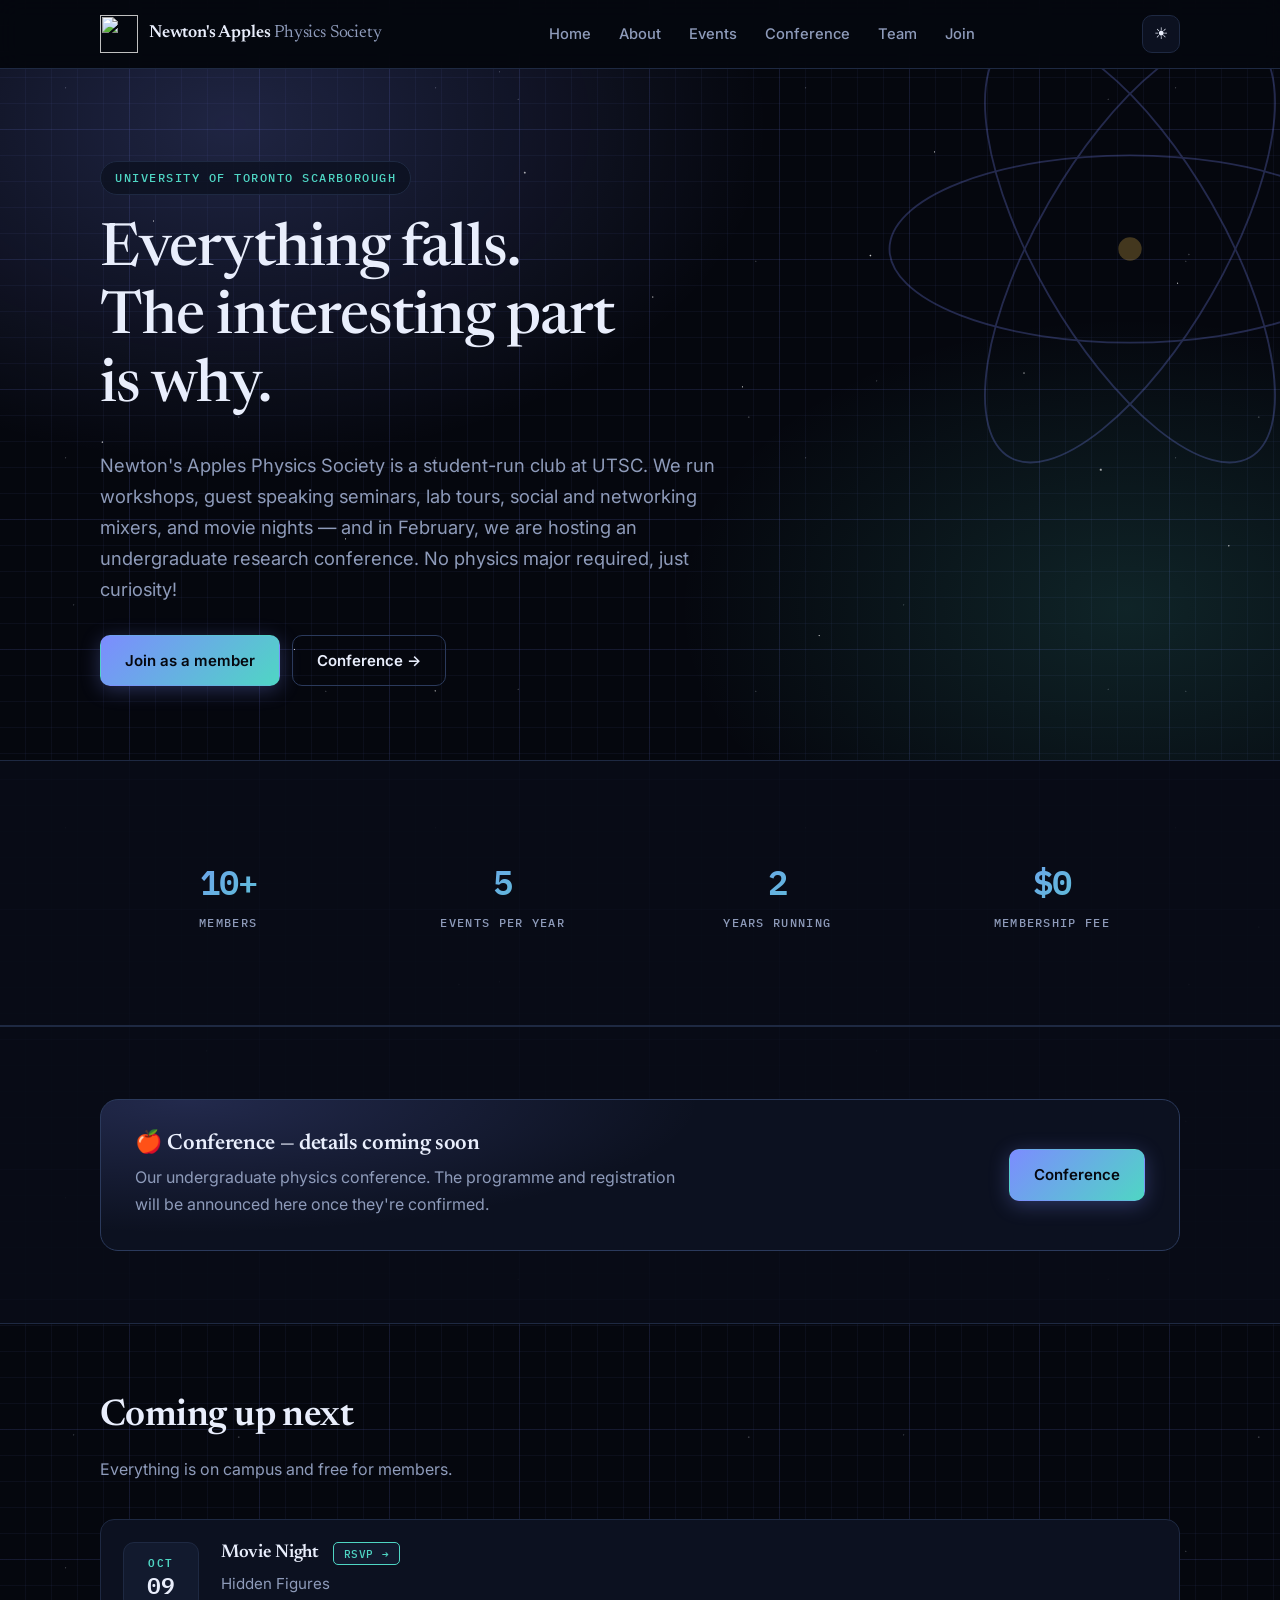
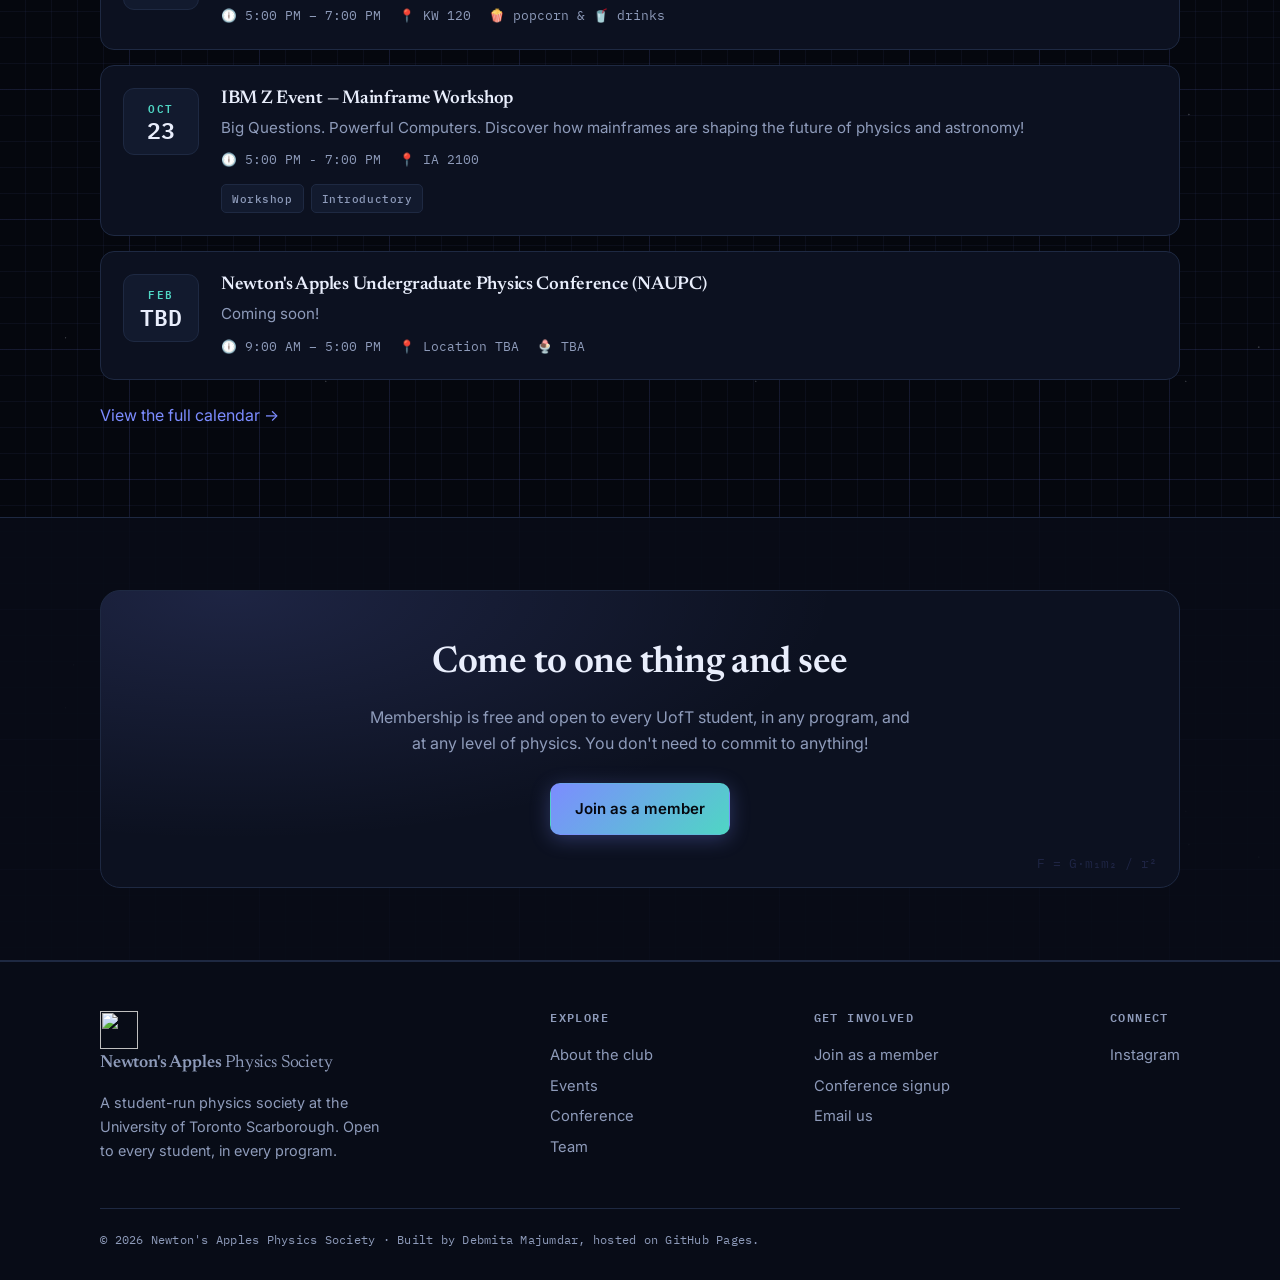
==== commit fe4d49c1: "Modify event details for IBM Z Workshop Updated event date and description for IBM Z Workshop." ====
--- a/index.html
+++ b/index.html
@@ -83,11 +83,12 @@
     </div>
 
     <div class="event">
-      <div class="event-date"><div class="mon">Oct</div><div class="day">TBD</div></div>
+     <div class="event-date"><div class="mon">Oct</div><div class="day">23</div></div>
       <div class="event-body">
         <h3>IBM Z Event — Mainframe Workshop</h3>
-        <p>A hands-on introduction to mainframe computing on IBM Z.</p>
-        <div class="event-meta"><span>🕕 Time TBA</span><span>📍 Location TBA</span></div>
+        <p>Big Questions. Powerful Computers. Discover how mainframes are shaping the future of physics and astronomy!</p>
+        <div class="event-meta"><span>🕕 5:00 PM - 7:00 PM</span><span>📍 IA 2100</span></div>
+        <div class="tags"><span class="tag">Workshop</span><span class="tag">Introductory</span></div>
       </div>
     </div>
 
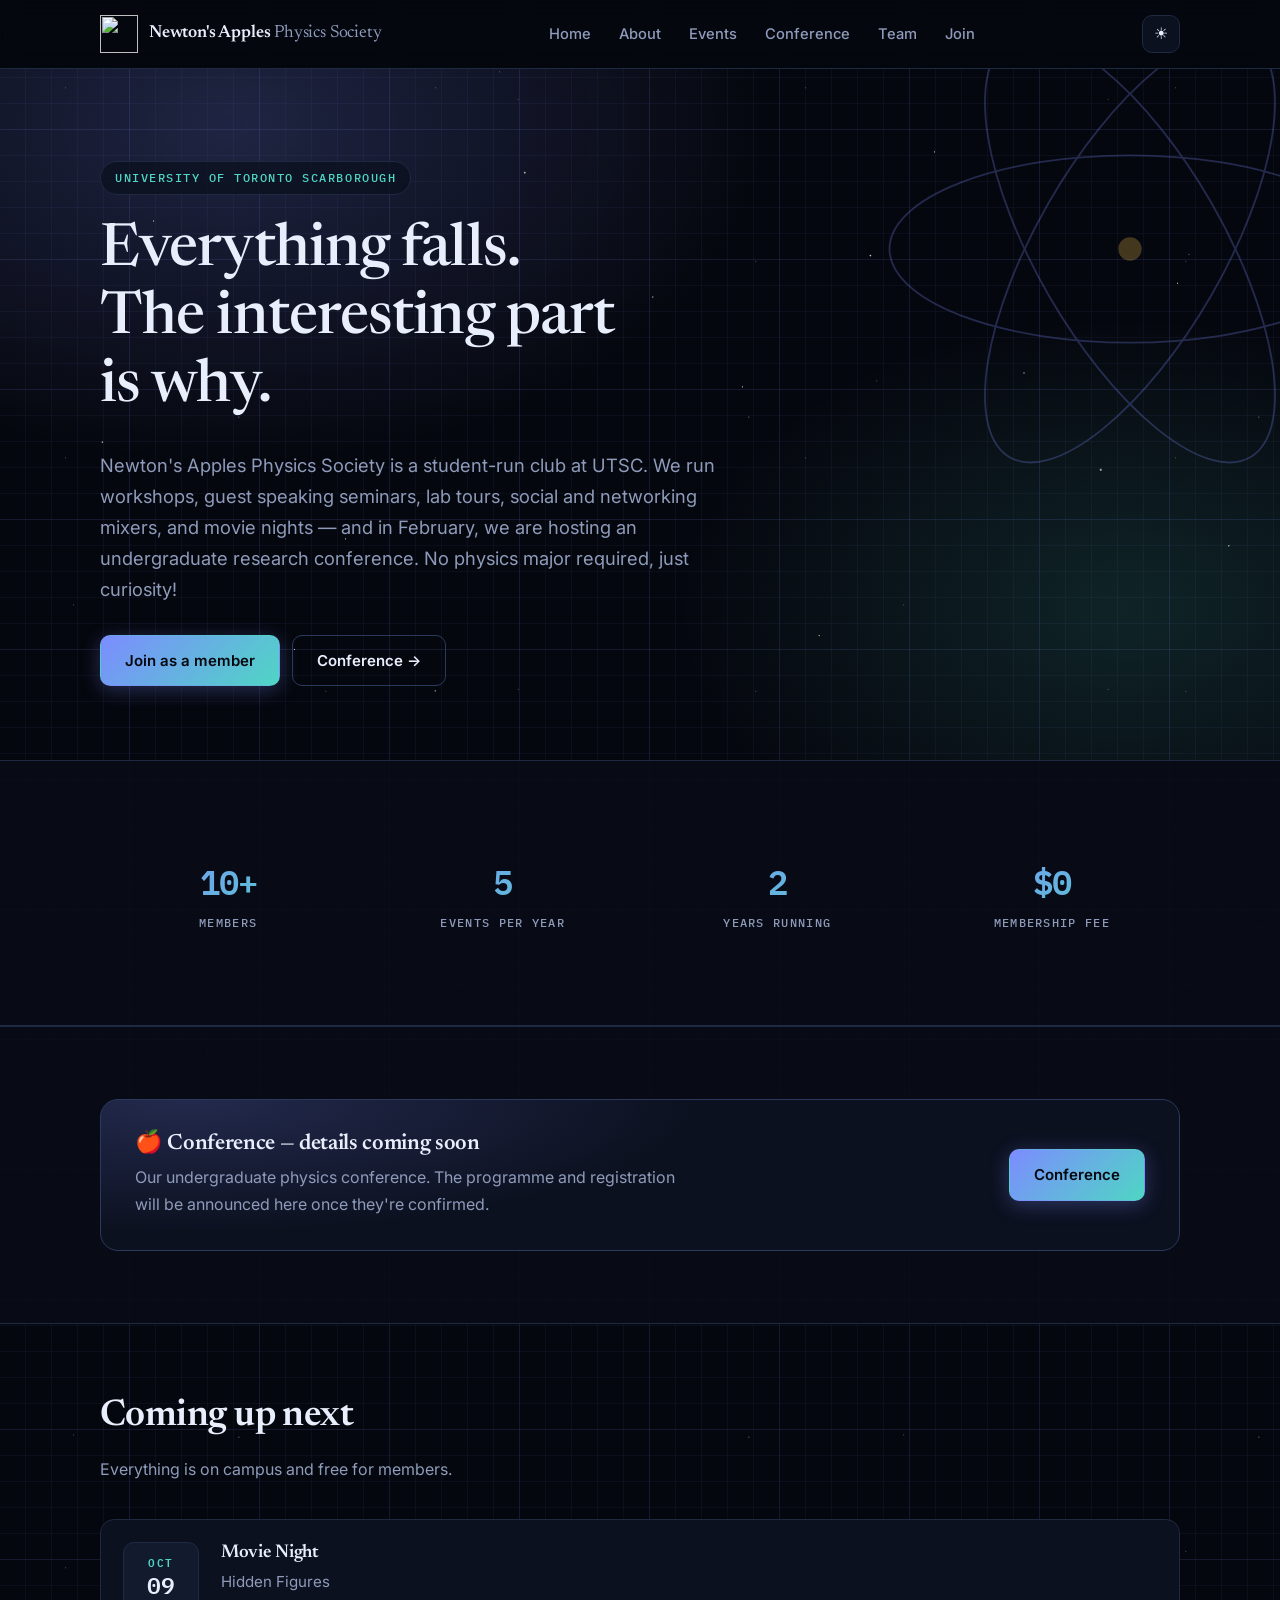
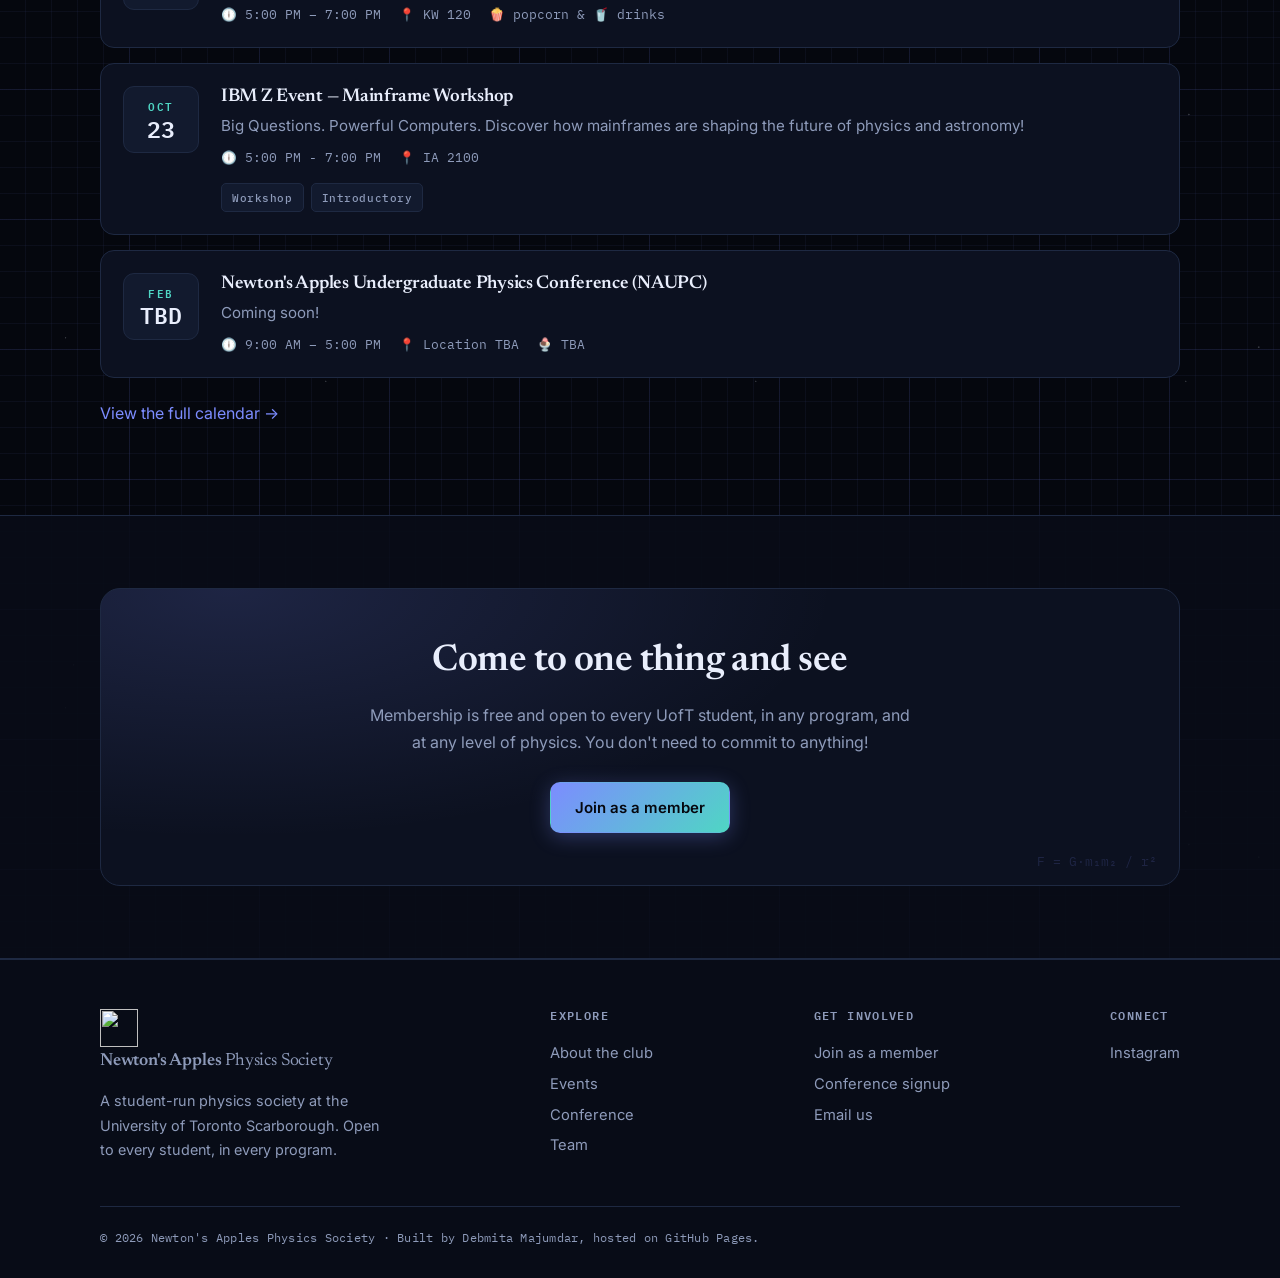
==== commit 162e177a: "Remove RSVP link from Movie Night section Removed RSVP link from Movie Night event details." ====
--- a/index.html
+++ b/index.html
@@ -76,7 +76,7 @@
     <div class="event">
       <div class="event-date"><div class="mon">Oct</div><div class="day">09</div></div>
       <div class="event-body">
-        <h3>Movie Night <a class="rsvp-tab" href="https://docs.google.com/forms/d/e/1FAIpQLSdWo-lAXDziy8ST7aPsbgLtJ5SrKSGzmfy3QbgL6dwlOdnikw/viewform?pli=1" target="_blank" rel="noopener noreferrer">RSVP →</a></h3>
+        <h3>Movie Night</h3>
         <p>Hidden Figures</p>
         <div class="event-meta"><span>🕕 5:00 PM – 7:00 PM</span><span>📍 KW 120</span><span>🍿 popcorn &amp; 🥤 drinks</span></div>
       </div>
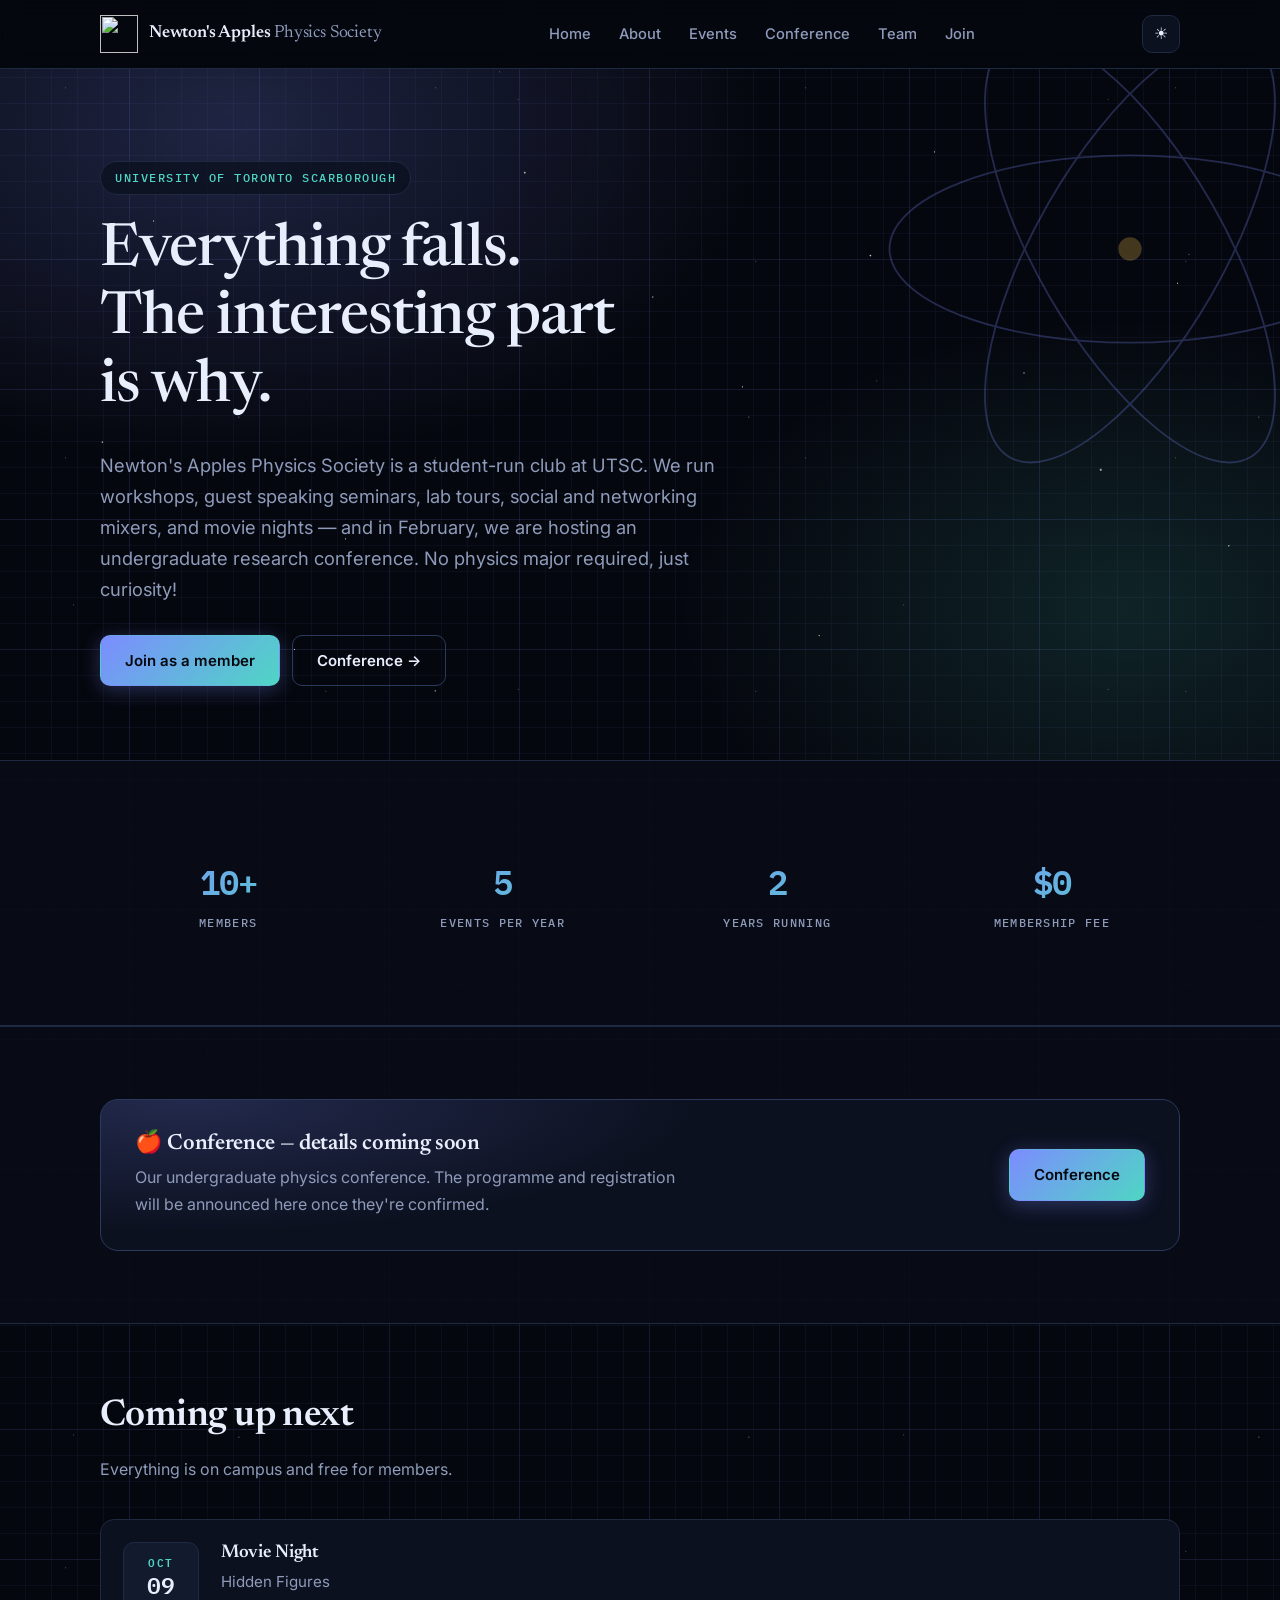
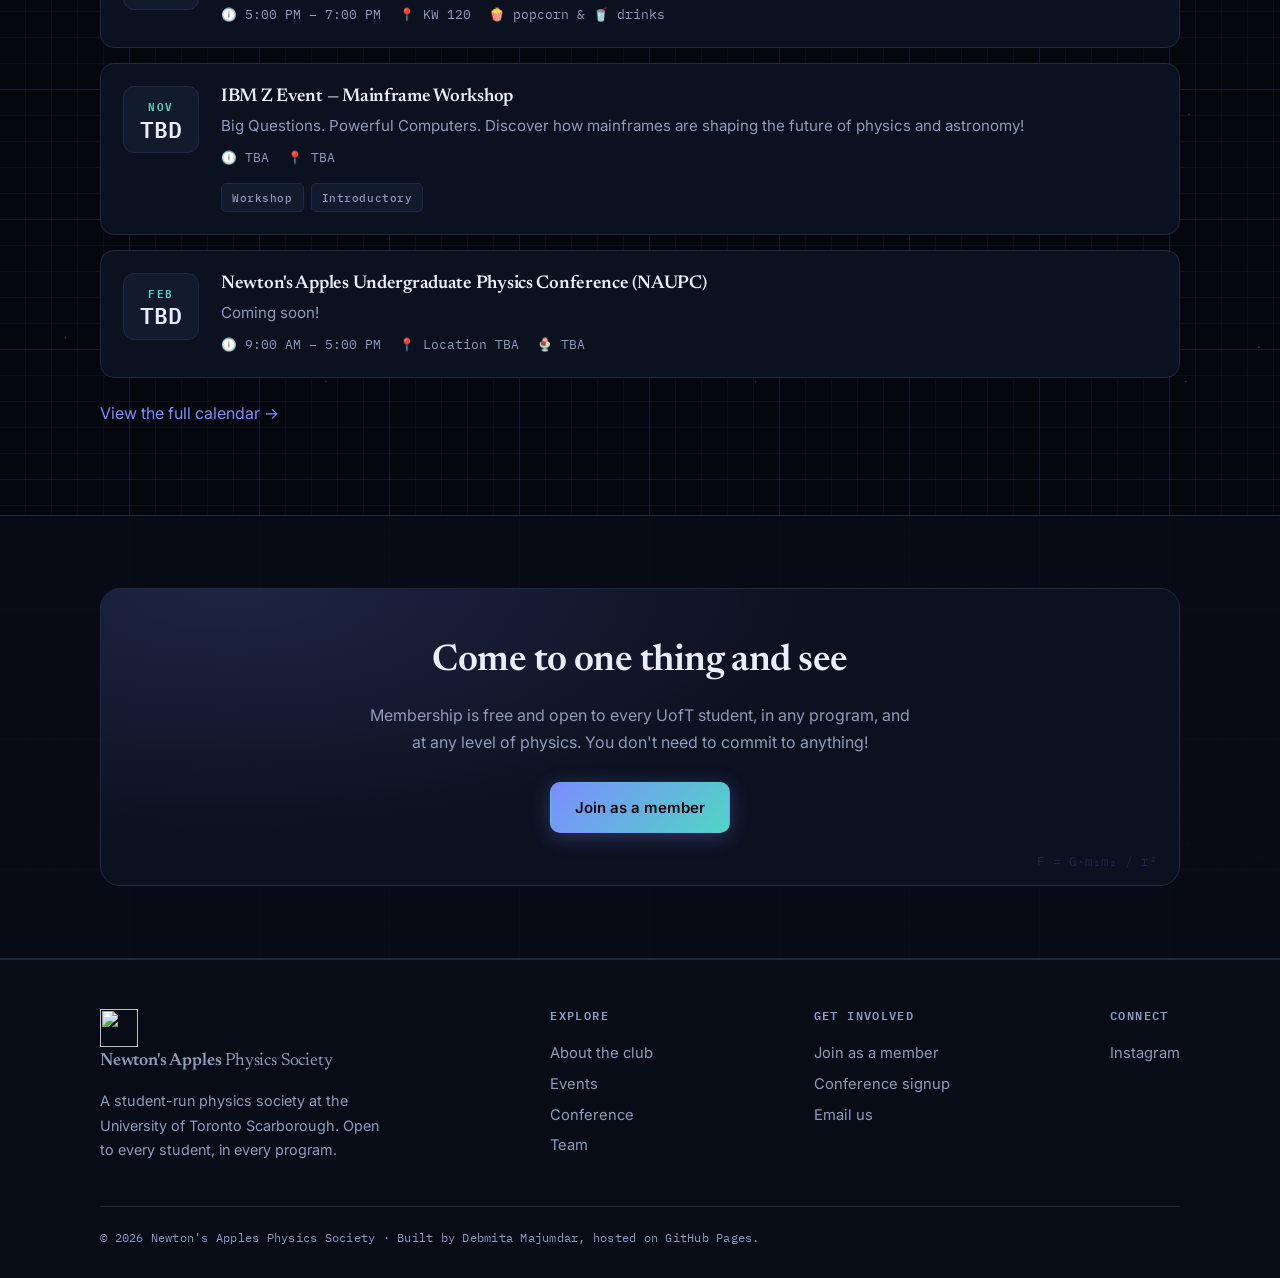
==== commit 690db12c: "Update event date and time details" ====
--- a/index.html
+++ b/index.html
@@ -83,11 +83,11 @@
     </div>
 
     <div class="event">
-     <div class="event-date"><div class="mon">Oct</div><div class="day">23</div></div>
+      <div class="event-date"><div class="mon">Nov</div><div class="day">TBD</div></div>
       <div class="event-body">
         <h3>IBM Z Event — Mainframe Workshop</h3>
         <p>Big Questions. Powerful Computers. Discover how mainframes are shaping the future of physics and astronomy!</p>
-        <div class="event-meta"><span>🕕 5:00 PM - 7:00 PM</span><span>📍 IA 2100</span></div>
+        <div class="event-meta"><span>🕕 TBA</span><span>📍 TBA</span></div>
         <div class="tags"><span class="tag">Workshop</span><span class="tag">Introductory</span></div>
       </div>
     </div>
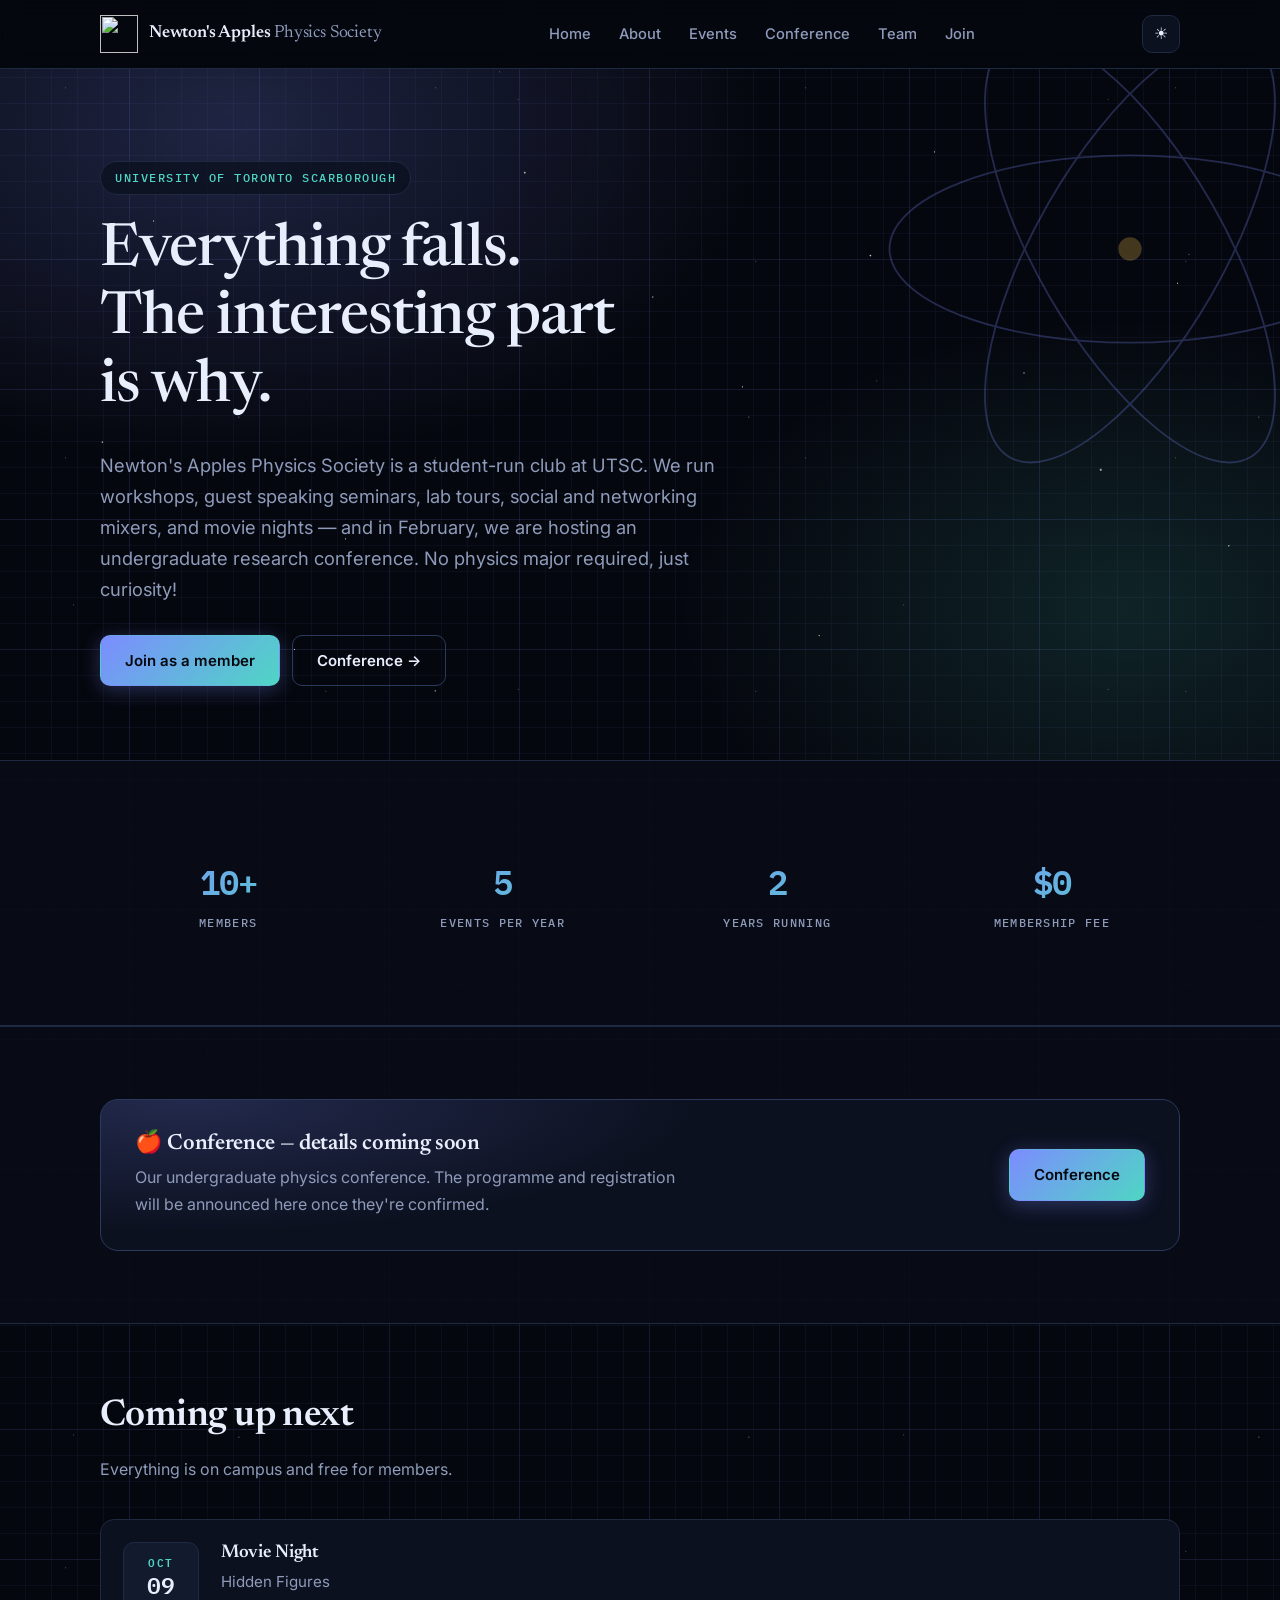
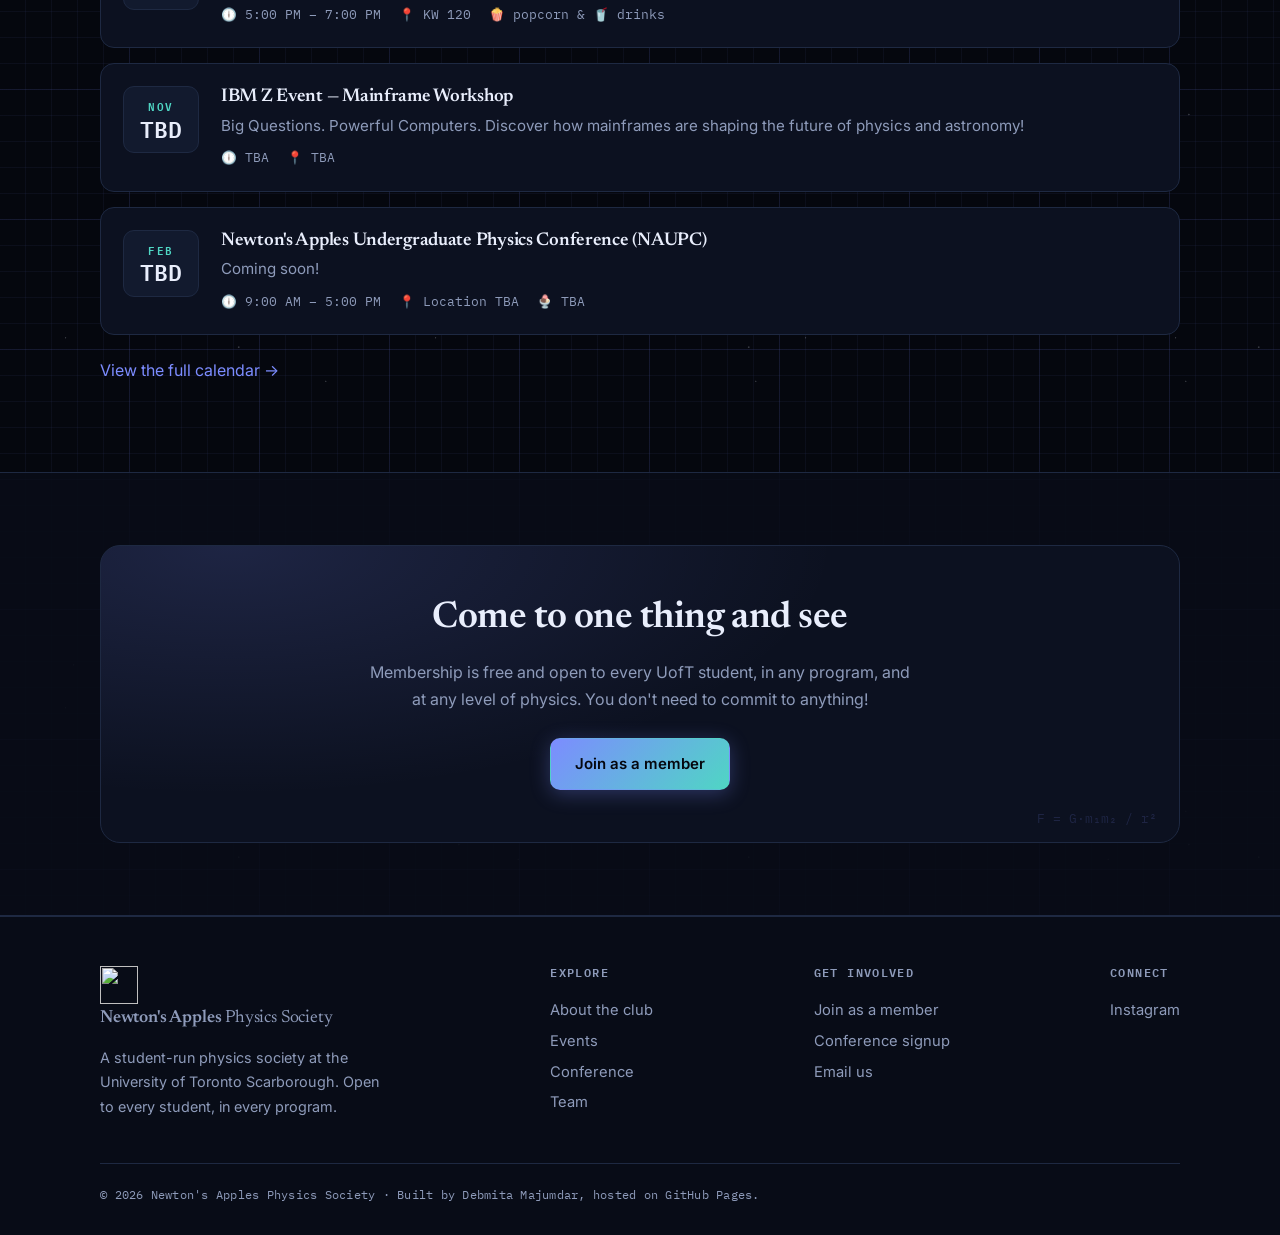
==== commit 1e086489: "Remove tags from IBM Z Event section Removed tags section from the event details." ====
--- a/index.html
+++ b/index.html
@@ -88,7 +88,6 @@
         <h3>IBM Z Event — Mainframe Workshop</h3>
         <p>Big Questions. Powerful Computers. Discover how mainframes are shaping the future of physics and astronomy!</p>
         <div class="event-meta"><span>🕕 TBA</span><span>📍 TBA</span></div>
-        <div class="tags"><span class="tag">Workshop</span><span class="tag">Introductory</span></div>
       </div>
     </div>
 
